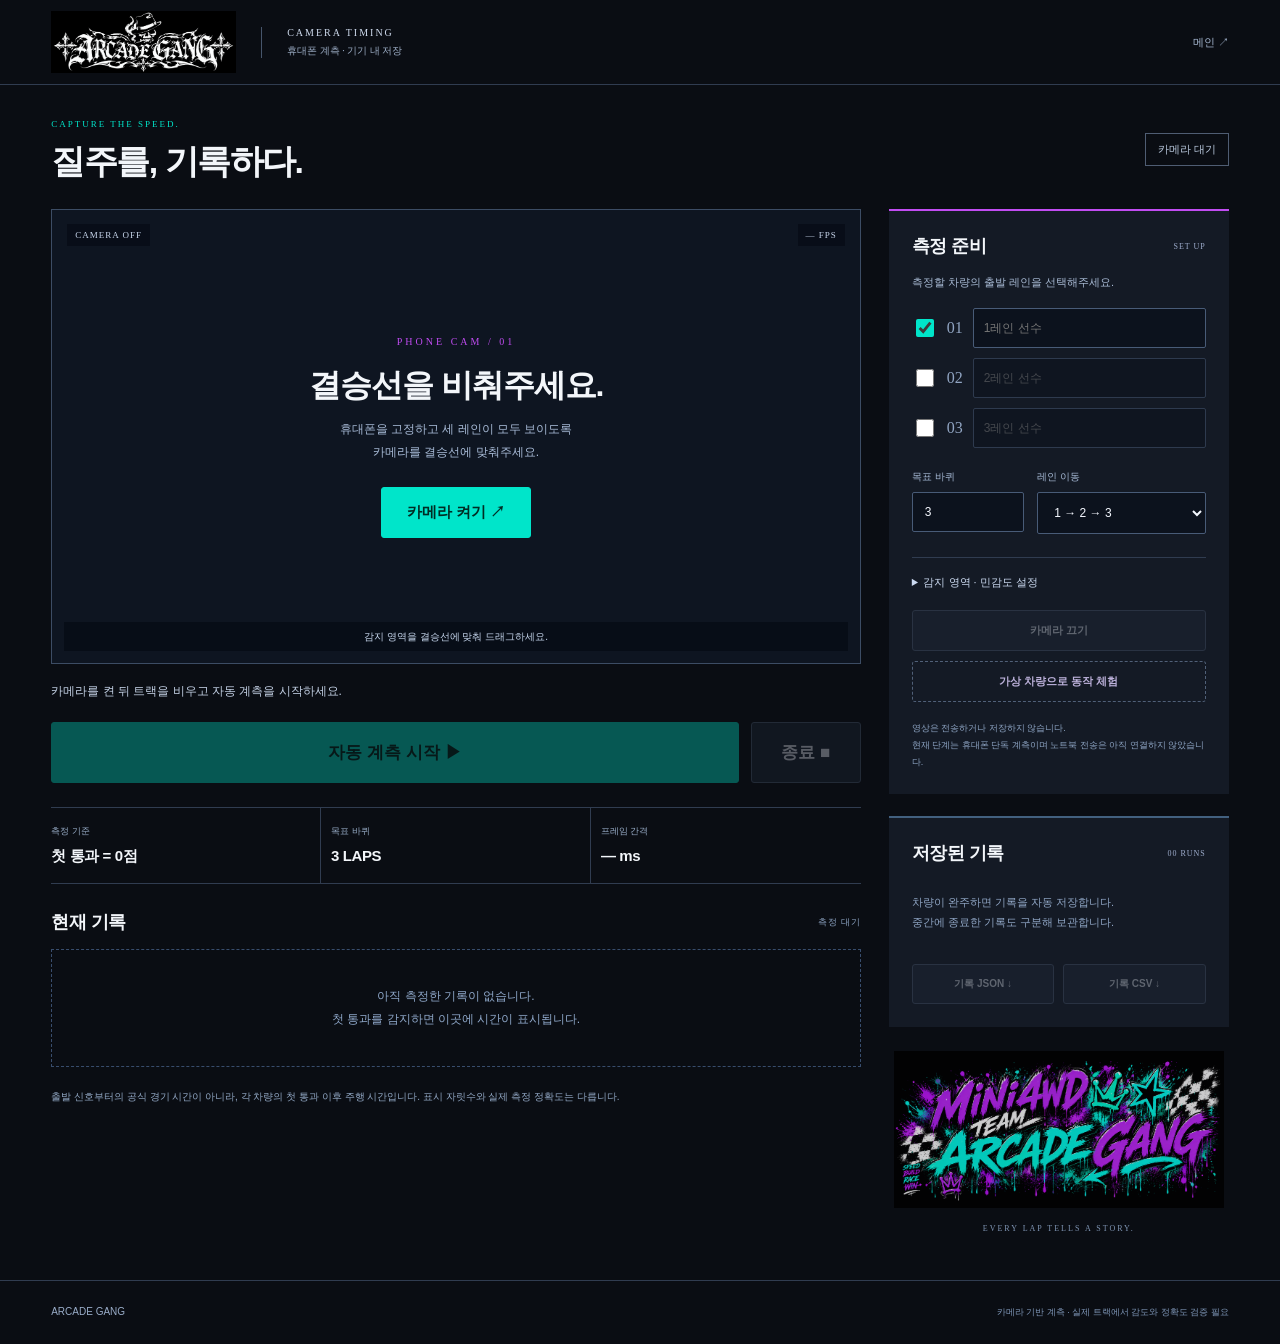
==== camera.html @ 2f9ce95d "9" ====
<!doctype html><html lang="ko"><head><meta charset="utf-8"><meta name="viewport" content="width=device-width,initial-scale=1,viewport-fit=cover"><meta name="theme-color" content="#0a0d13"><title>ARCADE GANG · 카메라 랩타이머</title><link rel="stylesheet" href="camera.css"></head><body>
<header class="camera-header"><a href="index.html"><img src="assets/wordmark.png" alt="ARCADE GANG"></a><span>CAMERA TIMING<span>휴대폰 계측 · 기기 내 저장</span></span><a href="index.html" class="back">메인 ↗</a></header>
<main><div class="page-title"><div><span class="eyebrow">CAPTURE THE SPEED.</span><h1>질주를, 기록하다.</h1></div><span class="phase-pill" id="phase-pill">카메라 대기</span></div>
<div class="camera-layout"><section class="camera-column"><div class="camera-stage" id="camera-stage"><video id="video" muted playsinline autoplay></video><canvas id="demo-canvas" hidden></canvas><div class="camera-placeholder" id="camera-placeholder"><span>PHONE CAM / 01</span><h2>결승선을 비춰주세요.</h2><p>휴대폰을 고정하고 세 레인이 모두 보이도록<br>카메라를 결승선에 맞춰주세요.</p><button class="primary" id="open-camera">카메라 켜기 ↗</button></div><div class="camera-hud"><span id="camera-source">CAMERA OFF</span><span id="fps">— FPS</span></div><div class="zones" id="zones"></div><div class="scan-label" id="scan-label">감지 영역을 결승선에 맞춰 드래그하세요.</div></div><div class="camera-status" id="status" role="status" aria-live="polite">카메라를 켠 뒤 트랙을 비우고 자동 계측을 시작하세요.</div><div class="run-controls"><button class="primary" id="start" disabled>자동 계측 시작 ▶</button><button id="stop" disabled>종료 ■</button></div><div class="metric-strip"><div><small>측정 기준</small><strong>첫 통과 = 0점</strong></div><div><small>목표 바퀴</small><strong id="target-display">3 LAPS</strong></div><div><small>프레임 간격</small><strong id="resolution">— ms</strong></div></div><div class="results-head"><h2>현재 기록</h2><span id="run-source-label">측정 대기</span></div><div id="results"></div><p class="timing-note">출발 신호부터의 공식 경기 시간이 아니라, 각 차량의 첫 통과 이후 주행 시간입니다. 표시 자릿수와 실제 측정 정확도는 다릅니다.</p></section>
<aside><section class="setup-panel"><div class="section-head"><h2>측정 준비</h2><span>SET UP</span></div><p class="setup-note">측정할 차량의 출발 레인을 선택해주세요.</p><div class="participants" id="participants"><label><input type="checkbox" data-lane="0" checked><b>01</b><input class="racer-name" data-name="0" maxlength="20" placeholder="1레인 선수" aria-label="1레인 선수 이름"></label><label><input type="checkbox" data-lane="1"><b>02</b><input class="racer-name" data-name="1" maxlength="20" placeholder="2레인 선수" aria-label="2레인 선수 이름"></label><label><input type="checkbox" data-lane="2"><b>03</b><input class="racer-name" data-name="2" maxlength="20" placeholder="3레인 선수" aria-label="3레인 선수 이름"></label></div><div class="setting-pair"><label>목표 바퀴<input type="number" id="lap-goal" min="1" max="30" value="3" inputmode="numeric"></label><label>레인 이동<select id="rotation"><option value="1">1 → 2 → 3</option><option value="-1">1 → 3 → 2</option><option value="0">이동 없음</option></select></label></div><details class="detection-settings"><summary>감지 영역 · 민감도 설정</summary><label>사용 카메라<select id="camera-select"><option value="">후면 카메라 자동 선택</option></select></label><label>감지창 가로폭 <output id="width-value">17%</output><input type="range" id="zone-width" min="6" max="28" value="17"></label><label>감지창 세로폭 <output id="height-value">32%</output><input type="range" id="zone-height" min="10" max="65" value="32"></label><label>감지 변화량 <output id="sensitivity-value">8%</output><input type="range" id="sensitivity" min="3" max="25" value="8"></label><label>최소 랩 간격 (초)<input id="min-lap" type="number" min="0.4" max="30" step="0.1" value="1.2"></label><label>통과 방향<select id="direction"><option value="any">방향 제한 없음</option><option value="down">위에서 아래로</option><option value="up">아래에서 위로</option></select></label><p>감지 변화량은 낮을수록 민감합니다. 최소 랩 간격은 실제 한 바퀴 시간보다 짧게 설정하세요. 감지창 위치는 영상 위에서 직접 이동할 수 있습니다.</p><button id="reset-zones">감지창 위치 초기화</button></details><div class="device-actions"><button id="close-camera" disabled>카메라 끄기</button><button id="demo">가상 차량으로 동작 체험</button></div><p class="privacy-note">영상은 전송하거나 저장하지 않습니다.<br>현재 단계는 휴대폰 단독 계측이며 노트북 전송은 아직 연결하지 않았습니다.</p></section><section class="history-panel"><div class="section-head"><h2>저장된 기록</h2><span id="history-count">00 RUNS</span></div><div id="history-list"></div><div class="export-actions"><button id="export-json" disabled>기록 JSON ↓</button><button id="export-csv" disabled>기록 CSV ↓</button></div></section><div class="brand-panel"><img src="assets/graffiti.png" alt="ARCADE GANG"><span>EVERY LAP TELLS A STORY.</span></div></aside></div></main><footer>ARCADE GANG <span>카메라 기반 계측 · 실제 트랙에서 감도와 정확도 검증 필요</span></footer><div class="toast" id="toast" role="status"></div><script src="camera-engine.js"></script><script src="camera.js"></script></body></html>
---- camera.css ----
:root{--bg:#0a0d13;--panel:#141a25;--line:#303c50;--cyan:#00e5ca;--purple:#c14cf2;--muted:#a8b5c9}*{box-sizing:border-box}body{margin:0;background:var(--bg);color:#f3f6fa;font:14px Bahnschrift,'Malgun Gothic',sans-serif}button,input,select{font:inherit}button{padding:12px 16px;border:1px solid #506078;background:#202a3a;color:#eaf0fa;cursor:pointer;font-weight:bold;border-radius:3px}button:hover:not(:disabled){border-color:var(--cyan)}button:disabled{opacity:.35;cursor:default}button.primary{background:var(--cyan);color:#002d24;border-color:var(--cyan)}a{color:inherit;text-decoration:none}input,select{width:100%;padding:12px;background:#0c121d;border:1px solid #485b77;color:#f5f8ff;border-radius:2px}button:focus-visible,input:focus-visible,select:focus-visible,a:focus-visible{outline:2px solid var(--cyan);outline-offset:3px}input[type="range"]{accent-color:var(--cyan);padding:4px 0;border:0}.camera-header{height:85px;display:flex;align-items:center;gap:25px;padding:0 4%;border-bottom:1px solid var(--line)}.camera-header img{width:185px;display:block}.camera-header>span{font:10px Consolas;letter-spacing:2px;color:#d0dcef;border-left:1px solid #46556b;padding-left:25px}.camera-header>span>span{display:block;font:10px 'Malgun Gothic';color:#9eafc7;letter-spacing:0;margin-top:6px}.camera-header .back{margin-left:auto;font-size:11px;color:#a8bad4}main{max-width:1440px;margin:auto;padding:0 4% 35px}.page-title{display:flex;align-items:center;justify-content:space-between;gap:20px;padding:29px 0 24px}.eyebrow{font:9px Consolas;letter-spacing:2px;color:var(--cyan)}h1{font-size:34px;letter-spacing:-1.5px;margin:9px 0 0}.phase-pill{font-size:11px;color:#bac9de;padding:8px 12px;border:1px solid #4f5d73;white-space:nowrap}.phase-pill.active{color:var(--cyan);border-color:var(--cyan)}.phase-pill.review{color:#ffd598;border-color:#be8b4f}.camera-layout{display:grid;grid-template-columns:minmax(0,1fr) 340px;gap:28px}.camera-column{min-width:0}.camera-stage{aspect-ratio:16/9;position:relative;background:#06090f;border:1px solid #3c4c64;overflow:hidden;isolation:isolate}.camera-stage video,.camera-stage>canvas{position:absolute;inset:0;width:100%;height:100%;object-fit:fill}.camera-stage>canvas[hidden]{display:none}.camera-placeholder{position:absolute;inset:0;display:flex;align-items:center;justify-content:center;text-align:center;flex-direction:column;background:#0e1521;z-index:2}.camera-placeholder[hidden]{display:none}.camera-placeholder>span{font:10px Consolas;letter-spacing:3px;color:var(--purple)}.camera-placeholder h2{font-size:clamp(22px,2.5vw,35px);letter-spacing:-1px;margin:17px 0 10px}.camera-placeholder p{font-size:12px;line-height:1.9;color:#a8bbd7;margin:0 0 23px}.camera-placeholder button{font-size:15px;padding:15px 25px}.camera-hud{position:absolute;top:14px;left:15px;right:15px;display:flex;justify-content:space-between;z-index:3;font:9px Consolas;letter-spacing:1px;pointer-events:none}.camera-hud>span{background:#070c16c9;padding:6px 8px;color:#c9d7ed}.zones{position:absolute;inset:0;z-index:1;pointer-events:none}.zone{position:absolute;border:2px solid var(--zone);background:#00e5ca08;pointer-events:auto;touch-action:none;cursor:move;min-width:20px;min-height:30px;--zone:var(--cyan)}.zone:nth-child(2){--zone:var(--purple);background:#c14cf208}.zone:nth-child(3){--zone:#e5edfa;background:#f5f8ff05}.zone:before{content:'';position:absolute;top:50%;left:0;right:0;border-top:1px dashed var(--zone);opacity:.9}.zone>span{position:absolute;top:-25px;left:-2px;background:var(--zone);color:#06151b;padding:4px 6px;font:bold 9px Consolas;white-space:nowrap}.zone>small{position:absolute;bottom:-22px;left:0;color:var(--zone);font:9px Consolas;text-shadow:1px 1px #000}.zone.hit{background:#00e5ca55}.zone:nth-child(2).hit{background:#c14cf255}.zone:nth-child(3).hit{background:#f5f8ff55}.zone b{position:absolute;inset:auto 0 0;height:3px;background:var(--zone);transform-origin:left;transform:scaleX(0)}.scan-label{position:absolute;bottom:12px;left:12px;right:12px;font-size:10px;line-height:1.7;text-align:center;padding:6px 9px;background:#050b15bf;color:#c8d8ef;z-index:3;pointer-events:none}.camera-status{font-size:12px;line-height:1.8;padding:17px 0;min-height:58px;color:#c3d0e4}.camera-status.error{color:#ffbac0}.run-controls{display:grid;grid-template-columns:1fr 110px;gap:12px}.run-controls button{font-size:17px;padding:18px}.metric-strip{display:grid;grid-template-columns:repeat(3,1fr);margin:24px 0 26px;border-block:1px solid var(--line)}.metric-strip>div{padding:17px 10px;border-right:1px solid var(--line)}.metric-strip>div:first-child{padding-left:0}.metric-strip>div:last-child{border:0}.metric-strip small{font-size:9px;color:#99aec9;display:block;margin-bottom:9px}.metric-strip strong{font-size:15px;letter-spacing:-.4px}.results-head{display:flex;justify-content:space-between;align-items:center;margin-bottom:15px}.results-head h2,.section-head h2{font-size:18px;letter-spacing:-.5px;margin:0}.results-head>span{font:9px Consolas;letter-spacing:1px;color:#8ca3c2}.result-card{background:var(--panel);border-left:3px solid var(--cyan);padding:18px 20px;margin-bottom:12px}.result-card:nth-child(2){border-color:var(--purple)}.result-card:nth-child(3){border-color:#e3ecf9}.result-top{display:flex;justify-content:space-between;align-items:center;gap:12px}.result-top>div>span{font:9px Consolas;color:#8fa9cc;letter-spacing:1px;display:block;margin-bottom:6px}.result-top h3{font-size:21px;margin:0;letter-spacing:-.6px}.result-top>strong{font:900 33px Consolas;letter-spacing:-1px;color:var(--cyan);white-space:nowrap}.result-sub{display:flex;justify-content:space-between;gap:12px;font-size:10px;color:#a0b4d0;margin-top:11px}.lap-list{display:flex;flex-wrap:wrap;gap:7px;margin-top:14px}.lap-chip{padding:8px 10px;background:#0b121d;font:12px Consolas;color:#d6e3f6}.lap-chip span{font-size:8px;color:#7f98b9;margin-right:7px}.lap-chip.best{color:var(--cyan);border-bottom:1px solid #247c69}.result-empty{padding:35px 18px;text-align:center;border:1px dashed #384d6d;font-size:12px;line-height:1.9;color:#8fa8ca}.timing-note{font-size:10px;line-height:1.9;color:#93a9c6;margin-top:20px}.setup-panel,.history-panel{padding:23px;background:var(--panel);border-top:2px solid var(--purple)}.section-head{display:flex;justify-content:space-between;align-items:center}.section-head>span{font:8px Consolas;letter-spacing:1px;color:#9faece}.setup-note{font-size:11px;line-height:1.8;color:#a9bbd5;margin:15px 0}.participants>label{display:flex;align-items:center;gap:10px;margin-bottom:10px}.participants input[type="checkbox"]{width:18px;height:18px;accent-color:var(--cyan);flex-shrink:0}.participants b{font:16px Consolas;color:#91a5c3}.participants .racer-name{font-size:12px;padding:12px 10px;min-width:0}.participants label:has(input[type="checkbox"]:not(:checked)) .racer-name{opacity:.5}.setting-pair{display:grid;grid-template-columns:1fr 1.5fr;gap:13px;margin-top:22px}.setting-pair label,.detection-settings label{display:block;font-size:10px;color:#a8bbd7}.setting-pair input,.setting-pair select{margin-top:8px;font-size:12px}.detection-settings{margin-top:23px;border-top:1px solid var(--line);padding-top:17px}.detection-settings summary{font-size:11px;color:#ccdaf1;cursor:pointer}.detection-settings label{margin-top:17px;line-height:1.8}.detection-settings label>select,.detection-settings label>input{margin-top:7px}.detection-settings output{float:right;color:var(--cyan)}.detection-settings p{font-size:10px;line-height:1.8;color:#96adcc}.detection-settings>button{font-size:10px;width:100%;margin-top:7px}.device-actions{display:grid;grid-template-columns:1fr;gap:10px;margin-top:20px}.device-actions button{font-size:11px;padding:12px}.device-actions #demo{background:transparent;border-style:dashed;color:#bcb1da}.privacy-note{font-size:9px;line-height:1.9;color:#8da4c3;margin:18px 0 0}.history-panel{margin-top:22px;border-top-color:#42607f}.history-empty{padding:28px 0 14px;font-size:11px;color:#8fa5c4;line-height:1.8}.history-row{padding:15px 0;border-bottom:1px solid var(--line)}.history-row>div{display:flex;justify-content:space-between;align-items:center;gap:10px}.history-row strong{font-size:12px;color:#dce7fa}.history-row small{font-size:9px;color:#98afce}.history-row p{font-size:10px;line-height:1.8;color:#aabfdc;margin:7px 0 0}.history-row .test-tag{font:8px Consolas;color:#d1a6ee}.export-actions{display:flex;gap:9px;margin-top:17px}.export-actions button{font-size:10px;flex:1;padding:12px 8px}.brand-panel{padding:24px 5px 12px}.brand-panel img{width:100%;opacity:.8}.brand-panel span{display:block;font:8px Consolas;letter-spacing:2px;color:#8096b5;text-align:center;margin-top:13px}footer{border-top:1px solid var(--line);padding:25px 4%;display:flex;justify-content:space-between;font-size:10px;color:#99acc8;gap:20px}footer span{font-size:9px;color:#7e96b7}.toast{position:fixed;bottom:24px;left:50%;transform:translateX(-50%);background:var(--cyan);color:#00291f;padding:14px 20px;font-size:12px;font-weight:bold;z-index:30;opacity:0;pointer-events:none;max-width:90%}.toast.show{opacity:1}.simulation .phase-pill{color:#e5c1fb;border-color:#ab65c9}.simulation .camera-stage{border-color:#b15ed6}.simulation #camera-source{color:#deb2f4}
@media(max-width:1000px){.camera-layout{grid-template-columns:minmax(0,1fr) 295px;gap:20px}.setup-panel,.history-panel{padding:20px}.camera-header img{width:165px}.camera-header{gap:20px}.camera-header>span{padding-left:20px}.result-top>strong{font-size:27px}.result-top h3{font-size:18px}}
@media(max-width:720px){.camera-header{height:68px;padding:0 16px;gap:12px}.camera-header img{width:137px}.camera-header>span{font-size:8px;letter-spacing:1px;padding-left:12px}.camera-header>span>span{font-size:8px}.camera-header .back{font-size:9px}main{padding:0 14px 25px}.page-title{padding:23px 0 20px}.eyebrow{font-size:8px;letter-spacing:1.5px}h1{font-size:27px;margin-top:9px}.phase-pill{font-size:10px;padding:7px 10px}.camera-layout{display:flex;flex-direction:column;gap:25px}.camera-placeholder h2{font-size:23px;margin:12px 0 8px}.camera-placeholder p{font-size:10px;line-height:1.8;margin-bottom:16px}.camera-placeholder button{font-size:13px;padding:12px 20px}.camera-placeholder>span{font-size:8px}.camera-hud{top:9px;left:9px;right:9px;font-size:8px}.camera-hud>span{padding:4px 6px}.scan-label{bottom:8px;left:8px;right:8px;font-size:8px;padding:4px 6px}.zone>span{font-size:8px;top:-22px;padding:4px 5px}.zone>small{font-size:8px;bottom:-18px}.camera-status{font-size:11px;padding:14px 0;min-height:54px}.run-controls{gap:10px;grid-template-columns:1fr 88px}.run-controls button{font-size:16px;padding:17px 10px}.metric-strip{margin:21px 0 23px}.metric-strip>div{padding:15px 9px}.metric-strip small{font-size:8px}.metric-strip strong{font-size:13px}.result-card{padding:18px 16px}.result-top>strong{font-size:31px}.result-top h3{font-size:20px}.result-sub{font-size:10px}.results-head h2{font-size:18px}.results-head>span{font-size:8px}.setup-panel,.history-panel{padding:23px 20px}.participants .racer-name{font-size:15px;padding:14px 12px}.participants b{font-size:19px}.participants input[type="checkbox"]{width:21px;height:21px}.setting-pair label{font-size:11px}.setting-pair input,.setting-pair select{font-size:15px;padding:14px}.detection-settings summary{font-size:12px}.detection-settings label{font-size:11px}.detection-settings label>input,.detection-settings label>select{font-size:14px}.device-actions{grid-template-columns:1fr 1.5fr;gap:10px}.device-actions button{font-size:11px;line-height:1.5}.privacy-note{font-size:10px}.history-panel{margin-top:22px}.history-row strong{font-size:13px}.history-row small{font-size:10px}.history-row p{font-size:11px}.export-actions button{font-size:12px;padding:14px}.brand-panel{max-width:350px;margin:auto;padding-top:26px}footer{padding:22px 16px;align-items:flex-start;font-size:9px}footer span{font-size:8px;line-height:1.8;max-width:200px;text-align:right}.timing-note{font-size:10px}}
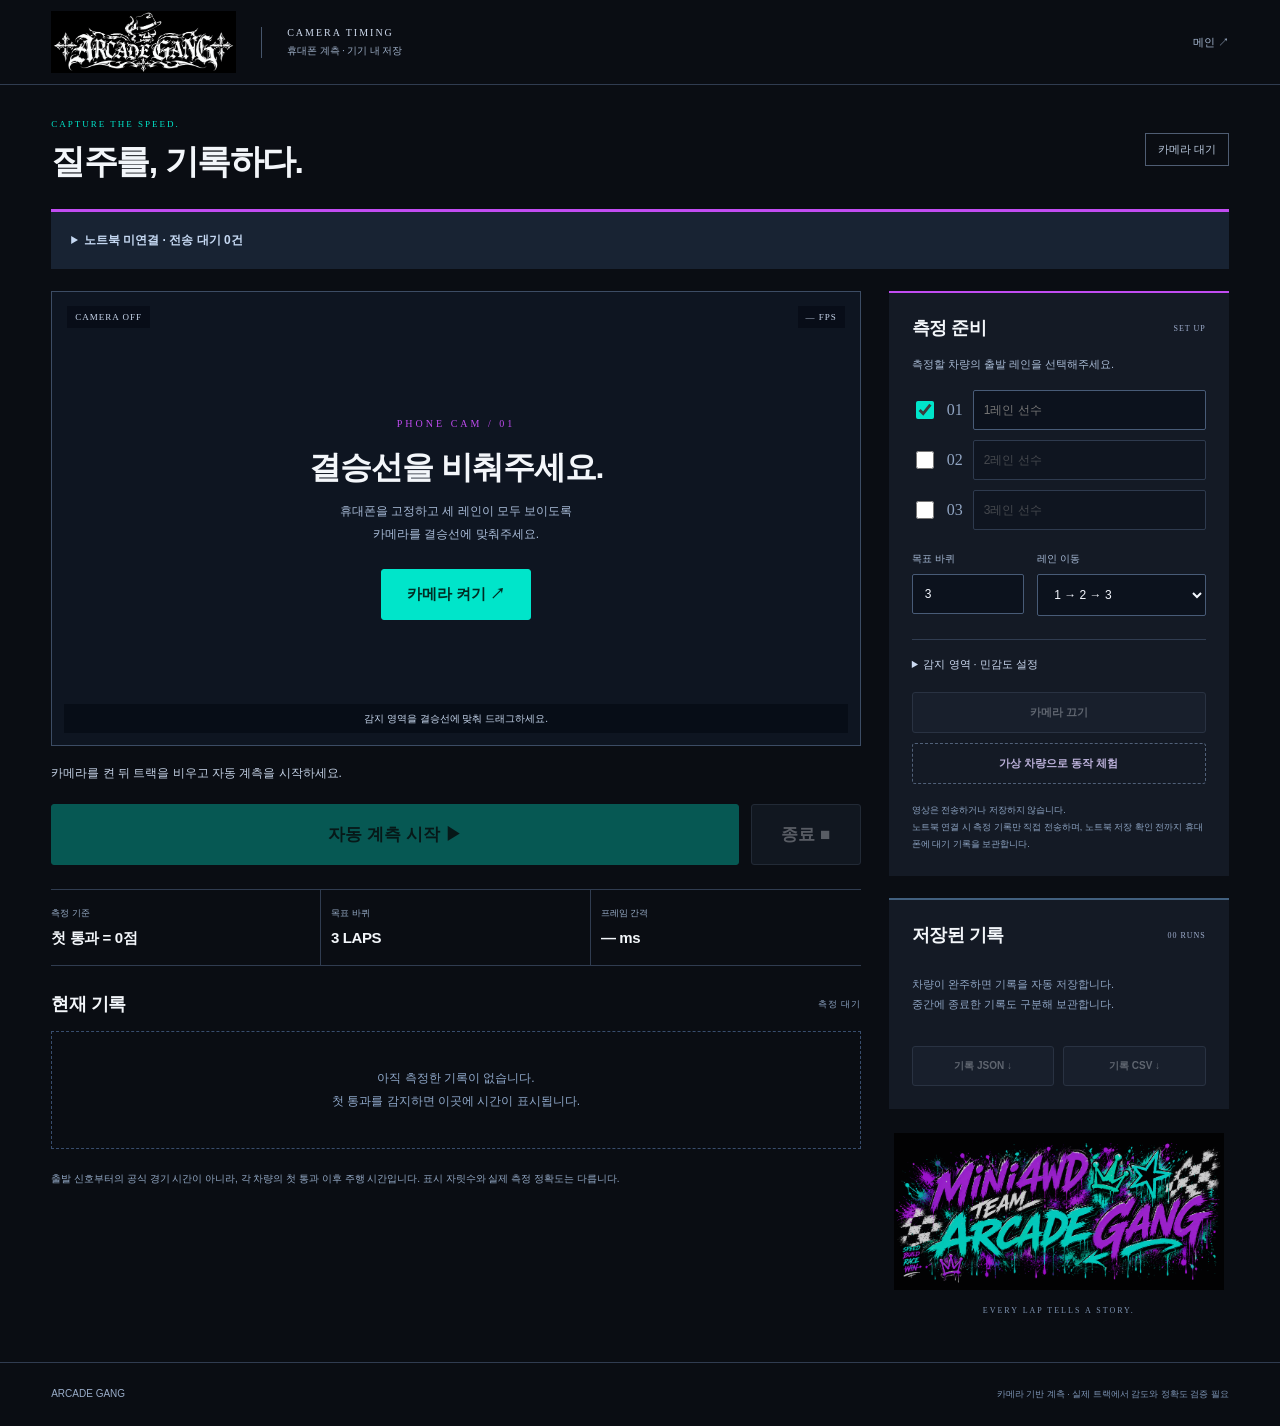
==== commit 49d50164: "19" ====
--- a/camera.html
+++ b/camera.html
@@ -1,5 +1,5 @@
-<!doctype html><html lang="ko"><head><meta charset="utf-8"><meta name="viewport" content="width=device-width,initial-scale=1,viewport-fit=cover"><meta name="theme-color" content="#0a0d13"><title>ARCADE GANG · 카메라 랩타이머</title><link rel="stylesheet" href="camera.css"></head><body>
+<!doctype html><html lang="ko"><head><meta charset="utf-8"><meta name="viewport" content="width=device-width,initial-scale=1,viewport-fit=cover"><meta name="referrer" content="no-referrer"><meta name="theme-color" content="#0a0d13"><title>ARCADE GANG · 카메라 랩타이머</title><link rel="stylesheet" href="camera.css"><link rel="stylesheet" href="phone-camera-link.css"></head><body>
 <header class="camera-header"><a href="index.html"><img src="assets/wordmark.png" alt="ARCADE GANG"></a><span>CAMERA TIMING<span>휴대폰 계측 · 기기 내 저장</span></span><a href="index.html" class="back">메인 ↗</a></header>
 <main><div class="page-title"><div><span class="eyebrow">CAPTURE THE SPEED.</span><h1>질주를, 기록하다.</h1></div><span class="phase-pill" id="phase-pill">카메라 대기</span></div>
-<div class="camera-layout"><section class="camera-column"><div class="camera-stage" id="camera-stage"><video id="video" muted playsinline autoplay></video><canvas id="demo-canvas" hidden></canvas><div class="camera-placeholder" id="camera-placeholder"><span>PHONE CAM / 01</span><h2>결승선을 비춰주세요.</h2><p>휴대폰을 고정하고 세 레인이 모두 보이도록<br>카메라를 결승선에 맞춰주세요.</p><button class="primary" id="open-camera">카메라 켜기 ↗</button></div><div class="camera-hud"><span id="camera-source">CAMERA OFF</span><span id="fps">— FPS</span></div><div class="zones" id="zones"></div><div class="scan-label" id="scan-label">감지 영역을 결승선에 맞춰 드래그하세요.</div></div><div class="camera-status" id="status" role="status" aria-live="polite">카메라를 켠 뒤 트랙을 비우고 자동 계측을 시작하세요.</div><div class="run-controls"><button class="primary" id="start" disabled>자동 계측 시작 ▶</button><button id="stop" disabled>종료 ■</button></div><div class="metric-strip"><div><small>측정 기준</small><strong>첫 통과 = 0점</strong></div><div><small>목표 바퀴</small><strong id="target-display">3 LAPS</strong></div><div><small>프레임 간격</small><strong id="resolution">— ms</strong></div></div><div class="results-head"><h2>현재 기록</h2><span id="run-source-label">측정 대기</span></div><div id="results"></div><p class="timing-note">출발 신호부터의 공식 경기 시간이 아니라, 각 차량의 첫 통과 이후 주행 시간입니다. 표시 자릿수와 실제 측정 정확도는 다릅니다.</p></section>
-<aside><section class="setup-panel"><div class="section-head"><h2>측정 준비</h2><span>SET UP</span></div><p class="setup-note">측정할 차량의 출발 레인을 선택해주세요.</p><div class="participants" id="participants"><label><input type="checkbox" data-lane="0" checked><b>01</b><input class="racer-name" data-name="0" maxlength="20" placeholder="1레인 선수" aria-label="1레인 선수 이름"></label><label><input type="checkbox" data-lane="1"><b>02</b><input class="racer-name" data-name="1" maxlength="20" placeholder="2레인 선수" aria-label="2레인 선수 이름"></label><label><input type="checkbox" data-lane="2"><b>03</b><input class="racer-name" data-name="2" maxlength="20" placeholder="3레인 선수" aria-label="3레인 선수 이름"></label></div><div class="setting-pair"><label>목표 바퀴<input type="number" id="lap-goal" min="1" max="30" value="3" inputmode="numeric"></label><label>레인 이동<select id="rotation"><option value="1">1 → 2 → 3</option><option value="-1">1 → 3 → 2</option><option value="0">이동 없음</option></select></label></div><details class="detection-settings"><summary>감지 영역 · 민감도 설정</summary><label>사용 카메라<select id="camera-select"><option value="">후면 카메라 자동 선택</option></select></label><label>감지창 가로폭 <output id="width-value">17%</output><input type="range" id="zone-width" min="6" max="28" value="17"></label><label>감지창 세로폭 <output id="height-value">32%</output><input type="range" id="zone-height" min="10" max="65" value="32"></label><label>감지 변화량 <output id="sensitivity-value">8%</output><input type="range" id="sensitivity" min="3" max="25" value="8"></label><label>최소 랩 간격 (초)<input id="min-lap" type="number" min="0.4" max="30" step="0.1" value="1.2"></label><label>통과 방향<select id="direction"><option value="any">방향 제한 없음</option><option value="down">위에서 아래로</option><option value="up">아래에서 위로</option></select></label><p>감지 변화량은 낮을수록 민감합니다. 최소 랩 간격은 실제 한 바퀴 시간보다 짧게 설정하세요. 감지창 위치는 영상 위에서 직접 이동할 수 있습니다.</p><button id="reset-zones">감지창 위치 초기화</button></details><div class="device-actions"><button id="close-camera" disabled>카메라 끄기</button><button id="demo">가상 차량으로 동작 체험</button></div><p class="privacy-note">영상은 전송하거나 저장하지 않습니다.<br>현재 단계는 휴대폰 단독 계측이며 노트북 전송은 아직 연결하지 않았습니다.</p></section><section class="history-panel"><div class="section-head"><h2>저장된 기록</h2><span id="history-count">00 RUNS</span></div><div id="history-list"></div><div class="export-actions"><button id="export-json" disabled>기록 JSON ↓</button><button id="export-csv" disabled>기록 CSV ↓</button></div></section><div class="brand-panel"><img src="assets/graffiti.png" alt="ARCADE GANG"><span>EVERY LAP TELLS A STORY.</span></div></aside></div></main><footer>ARCADE GANG <span>카메라 기반 계측 · 실제 트랙에서 감도와 정확도 검증 필요</span></footer><div class="toast" id="toast" role="status"></div><script src="camera-engine.js"></script><script src="camera.js"></script></body></html>
+<details class="phone-pair-panel" id="phone-pair"><summary id="phone-pair-summary">노트북 연결 · 계측 휴대폰 01</summary><h2 style="margin-top:18px">측정 기록을 노트북으로.</h2><p id="phone-note">노트북의 연결 QR로 이 화면을 연 뒤 응답을 만들어주세요. 연결한 다음 시작한 기록부터 전송합니다.</p><button id="phone-connect">노트북 연결 응답 만들기</button><span class="phone-pair-status" id="phone-link-status">노트북 미연결 · 휴대폰 단독 저장</span><div class="phone-pair-context" id="phone-context">연결되면 노트북의 현재 경기 선수가 표시됩니다.</div><div id="phone-qr" class="qr-box" hidden></div><details><summary>응답 코드 보기 / 직접 복사</summary><textarea id="phone-answer" readonly rows="3" aria-label="노트북에 전달할 응답 코드"></textarea><button id="phone-copy-answer">응답 코드 복사</button></details><small class="pending-text" id="phone-pending"></small><div class="pair-actions"><button id="phone-resend" disabled>대기 기록 다시 전송</button><button id="phone-disconnect" disabled>연결 해제</button></div></details><div class="camera-layout"><section class="camera-column"><div class="camera-stage" id="camera-stage"><video id="video" muted playsinline autoplay></video><canvas id="demo-canvas" hidden></canvas><div class="camera-placeholder" id="camera-placeholder"><span>PHONE CAM / 01</span><h2>결승선을 비춰주세요.</h2><p>휴대폰을 고정하고 세 레인이 모두 보이도록<br>카메라를 결승선에 맞춰주세요.</p><button class="primary" id="open-camera">카메라 켜기 ↗</button></div><div class="camera-hud"><span id="camera-source">CAMERA OFF</span><span id="fps">— FPS</span></div><div class="zones" id="zones"></div><div class="scan-label" id="scan-label">감지 영역을 결승선에 맞춰 드래그하세요.</div></div><div class="camera-status" id="status" role="status" aria-live="polite">카메라를 켠 뒤 트랙을 비우고 자동 계측을 시작하세요.</div><div class="run-controls"><button class="primary" id="start" disabled>자동 계측 시작 ▶</button><button id="stop" disabled>종료 ■</button></div><div class="metric-strip"><div><small>측정 기준</small><strong>첫 통과 = 0점</strong></div><div><small>목표 바퀴</small><strong id="target-display">3 LAPS</strong></div><div><small>프레임 간격</small><strong id="resolution">— ms</strong></div></div><div class="results-head"><h2>현재 기록</h2><span id="run-source-label">측정 대기</span></div><div id="results"></div><p class="timing-note">출발 신호부터의 공식 경기 시간이 아니라, 각 차량의 첫 통과 이후 주행 시간입니다. 표시 자릿수와 실제 측정 정확도는 다릅니다.</p></section>
+<aside><section class="setup-panel"><div class="section-head"><h2>측정 준비</h2><span>SET UP</span></div><p class="setup-note">측정할 차량의 출발 레인을 선택해주세요.</p><div class="participants" id="participants"><label><input type="checkbox" data-lane="0" checked><b>01</b><input class="racer-name" data-name="0" maxlength="20" placeholder="1레인 선수" aria-label="1레인 선수 이름"></label><label><input type="checkbox" data-lane="1"><b>02</b><input class="racer-name" data-name="1" maxlength="20" placeholder="2레인 선수" aria-label="2레인 선수 이름"></label><label><input type="checkbox" data-lane="2"><b>03</b><input class="racer-name" data-name="2" maxlength="20" placeholder="3레인 선수" aria-label="3레인 선수 이름"></label></div><div class="setting-pair"><label>목표 바퀴<input type="number" id="lap-goal" min="1" max="30" value="3" inputmode="numeric"></label><label>레인 이동<select id="rotation"><option value="1">1 → 2 → 3</option><option value="-1">1 → 3 → 2</option><option value="0">이동 없음</option></select></label></div><details class="detection-settings"><summary>감지 영역 · 민감도 설정</summary><label>사용 카메라<select id="camera-select"><option value="">후면 카메라 자동 선택</option></select></label><label>감지창 가로폭 <output id="width-value">17%</output><input type="range" id="zone-width" min="6" max="28" value="17"></label><label>감지창 세로폭 <output id="height-value">32%</output><input type="range" id="zone-height" min="10" max="65" value="32"></label><label>감지 변화량 <output id="sensitivity-value">8%</output><input type="range" id="sensitivity" min="3" max="25" value="8"></label><label>최소 랩 간격 (초)<input id="min-lap" type="number" min="0.4" max="30" step="0.1" value="1.2"></label><label>통과 방향<select id="direction"><option value="any">방향 제한 없음</option><option value="down">위에서 아래로</option><option value="up">아래에서 위로</option></select></label><p>감지 변화량은 낮을수록 민감합니다. 최소 랩 간격은 실제 한 바퀴 시간보다 짧게 설정하세요. 감지창 위치는 영상 위에서 직접 이동할 수 있습니다.</p><button id="reset-zones">감지창 위치 초기화</button></details><div class="device-actions"><button id="close-camera" disabled>카메라 끄기</button><button id="demo">가상 차량으로 동작 체험</button></div><p class="privacy-note">영상은 전송하거나 저장하지 않습니다.<br>노트북 연결 시 측정 기록만 직접 전송하며, 노트북 저장 확인 전까지 휴대폰에 대기 기록을 보관합니다.</p></section><section class="history-panel"><div class="section-head"><h2>저장된 기록</h2><span id="history-count">00 RUNS</span></div><div id="history-list"></div><div class="export-actions"><button id="export-json" disabled>기록 JSON ↓</button><button id="export-csv" disabled>기록 CSV ↓</button></div></section><div class="brand-panel"><img src="assets/graffiti.png" alt="ARCADE GANG"><span>EVERY LAP TELLS A STORY.</span></div></aside></div></main><footer>ARCADE GANG <span>카메라 기반 계측 · 실제 트랙에서 감도와 정확도 검증 필요</span></footer><div class="toast" id="toast" role="status"></div><script src="camera-engine.js"></script><script src="camera.js"></script><script src="lib/qrcode.js"></script><script src="peer-link.js"></script><script src="phone-camera-link.js"></script></body></html>
--- a/phone-camera-link.css
+++ b/phone-camera-link.css
@@ -0,0 +1,3 @@
+.phone-pair-panel{background:#182333;border-top:3px solid #c14cf2;padding:20px;margin:0 0 22px;color:#edf3ff}.phone-pair-panel>summary{font-size:12px;font-weight:bold;color:#c6d9f3;cursor:pointer}.phone-pair-panel h2{font-size:19px;letter-spacing:-.5px;margin:18px 0 10px}.phone-pair-panel p{font-size:11px;line-height:1.8;color:#b5c7e4}.phone-pair-panel button{font-size:12px}.phone-pair-panel .qr-box{display:grid;place-items:center;background:white;padding:14px;max-width:390px;margin:17px auto;color:#35445d}.phone-pair-panel .qr-box canvas{display:block;width:100%;height:auto;image-rendering:pixelated}.phone-pair-panel details{margin-top:14px}.phone-pair-panel details summary{font-size:10px;color:#b2c5e1;cursor:pointer}.phone-pair-status{color:#00e5ca;font-size:12px;font-weight:bold;display:block;margin-top:13px;line-height:1.8}.phone-pair-context{font-size:13px;color:#e2eefa;line-height:1.8;background:#0e1725;padding:12px;margin-top:13px}.phone-pair-panel .pair-actions{display:flex;gap:10px;flex-wrap:wrap;margin-top:12px}.phone-pair-panel .pair-actions button{flex:1}.phone-pair-panel .error{color:#ffc7ce}.phone-pair-panel [hidden]{display:none!important}.phone-pair-panel textarea{font:10px Consolas;width:100%;padding:12px;background:#0b111b;border:1px solid #53627b;color:#d7e3f7;margin:14px 0 10px;word-break:break-all;resize:vertical}.phone-pair-panel .pending-text{color:#dcb5f2;font-size:10px;line-height:1.8;margin-top:9px;display:block}@media(max-width:720px){.phone-pair-panel{padding:18px}.phone-pair-panel h2{font-size:20px}.phone-pair-panel .qr-box{padding:10px}.phone-pair-context{font-size:12px}}
+
+.phone-pair-panel.paired{border-top-color:#00e5ca}.phone-pair-panel.paired>summary{color:#00e5ca}
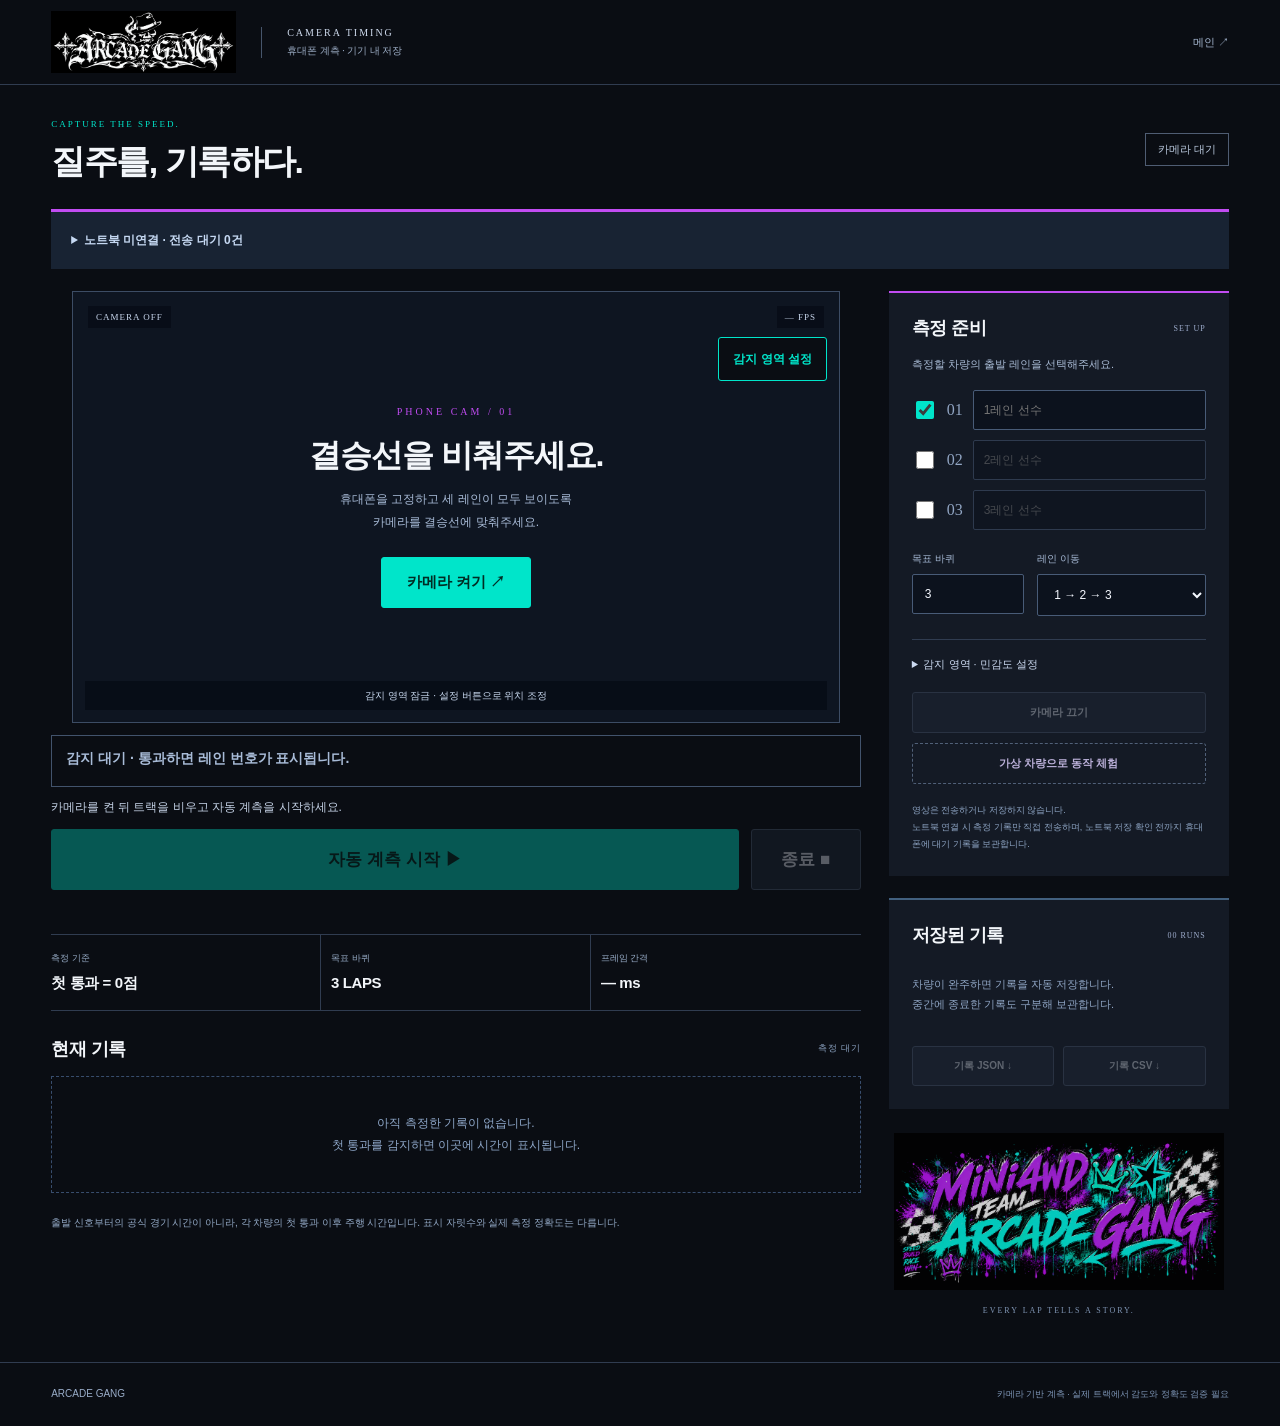
==== commit e7c166f9: "6" ====
--- a/camera.html
+++ b/camera.html
@@ -1,5 +1,5 @@
 <!doctype html><html lang="ko"><head><meta charset="utf-8"><meta name="viewport" content="width=device-width,initial-scale=1,viewport-fit=cover"><meta name="referrer" content="no-referrer"><meta name="theme-color" content="#0a0d13"><title>ARCADE GANG · 카메라 랩타이머</title><link rel="stylesheet" href="camera.css"><link rel="stylesheet" href="phone-camera-link.css"></head><body>
 <header class="camera-header"><a href="index.html"><img src="assets/wordmark.png" alt="ARCADE GANG"></a><span>CAMERA TIMING<span>휴대폰 계측 · 기기 내 저장</span></span><a href="index.html" class="back">메인 ↗</a></header>
 <main><div class="page-title"><div><span class="eyebrow">CAPTURE THE SPEED.</span><h1>질주를, 기록하다.</h1></div><span class="phase-pill" id="phase-pill">카메라 대기</span></div>
-<details class="phone-pair-panel" id="phone-pair"><summary id="phone-pair-summary">노트북 연결 · 계측 휴대폰 01</summary><h2 style="margin-top:18px">측정 기록을 노트북으로.</h2><p id="phone-note">노트북의 연결 QR로 이 화면을 연 뒤 응답을 만들어주세요. 연결한 다음 시작한 기록부터 전송합니다.</p><button id="phone-connect">노트북 연결 응답 만들기</button><span class="phone-pair-status" id="phone-link-status">노트북 미연결 · 휴대폰 단독 저장</span><div class="phone-pair-context" id="phone-context">연결되면 노트북의 현재 경기 선수가 표시됩니다.</div><div id="phone-qr" class="qr-box" hidden></div><details><summary>응답 코드 보기 / 직접 복사</summary><textarea id="phone-answer" readonly rows="3" aria-label="노트북에 전달할 응답 코드"></textarea><button id="phone-copy-answer">응답 코드 복사</button></details><small class="pending-text" id="phone-pending"></small><div class="pair-actions"><button id="phone-resend" disabled>대기 기록 다시 전송</button><button id="phone-disconnect" disabled>연결 해제</button></div></details><div class="camera-layout"><section class="camera-column"><div class="camera-stage" id="camera-stage"><video id="video" muted playsinline autoplay></video><canvas id="demo-canvas" hidden></canvas><div class="camera-placeholder" id="camera-placeholder"><span>PHONE CAM / 01</span><h2>결승선을 비춰주세요.</h2><p>휴대폰을 고정하고 세 레인이 모두 보이도록<br>카메라를 결승선에 맞춰주세요.</p><button class="primary" id="open-camera">카메라 켜기 ↗</button></div><div class="camera-hud"><span id="camera-source">CAMERA OFF</span><span id="fps">— FPS</span></div><div class="zones" id="zones"></div><div class="scan-label" id="scan-label">감지 영역을 결승선에 맞춰 드래그하세요.</div></div><div class="camera-status" id="status" role="status" aria-live="polite">카메라를 켠 뒤 트랙을 비우고 자동 계측을 시작하세요.</div><div class="run-controls"><button class="primary" id="start" disabled>자동 계측 시작 ▶</button><button id="stop" disabled>종료 ■</button></div><div class="metric-strip"><div><small>측정 기준</small><strong>첫 통과 = 0점</strong></div><div><small>목표 바퀴</small><strong id="target-display">3 LAPS</strong></div><div><small>프레임 간격</small><strong id="resolution">— ms</strong></div></div><div class="results-head"><h2>현재 기록</h2><span id="run-source-label">측정 대기</span></div><div id="results"></div><p class="timing-note">출발 신호부터의 공식 경기 시간이 아니라, 각 차량의 첫 통과 이후 주행 시간입니다. 표시 자릿수와 실제 측정 정확도는 다릅니다.</p></section>
-<aside><section class="setup-panel"><div class="section-head"><h2>측정 준비</h2><span>SET UP</span></div><p class="setup-note">측정할 차량의 출발 레인을 선택해주세요.</p><div class="participants" id="participants"><label><input type="checkbox" data-lane="0" checked><b>01</b><input class="racer-name" data-name="0" maxlength="20" placeholder="1레인 선수" aria-label="1레인 선수 이름"></label><label><input type="checkbox" data-lane="1"><b>02</b><input class="racer-name" data-name="1" maxlength="20" placeholder="2레인 선수" aria-label="2레인 선수 이름"></label><label><input type="checkbox" data-lane="2"><b>03</b><input class="racer-name" data-name="2" maxlength="20" placeholder="3레인 선수" aria-label="3레인 선수 이름"></label></div><div class="setting-pair"><label>목표 바퀴<input type="number" id="lap-goal" min="1" max="30" value="3" inputmode="numeric"></label><label>레인 이동<select id="rotation"><option value="1">1 → 2 → 3</option><option value="-1">1 → 3 → 2</option><option value="0">이동 없음</option></select></label></div><details class="detection-settings"><summary>감지 영역 · 민감도 설정</summary><label>사용 카메라<select id="camera-select"><option value="">후면 카메라 자동 선택</option></select></label><label>감지창 가로폭 <output id="width-value">17%</output><input type="range" id="zone-width" min="6" max="28" value="17"></label><label>감지창 세로폭 <output id="height-value">32%</output><input type="range" id="zone-height" min="10" max="65" value="32"></label><label>감지 변화량 <output id="sensitivity-value">8%</output><input type="range" id="sensitivity" min="3" max="25" value="8"></label><label>최소 랩 간격 (초)<input id="min-lap" type="number" min="0.4" max="30" step="0.1" value="1.2"></label><label>통과 방향<select id="direction"><option value="any">방향 제한 없음</option><option value="down">위에서 아래로</option><option value="up">아래에서 위로</option></select></label><p>감지 변화량은 낮을수록 민감합니다. 최소 랩 간격은 실제 한 바퀴 시간보다 짧게 설정하세요. 감지창 위치는 영상 위에서 직접 이동할 수 있습니다.</p><button id="reset-zones">감지창 위치 초기화</button></details><div class="device-actions"><button id="close-camera" disabled>카메라 끄기</button><button id="demo">가상 차량으로 동작 체험</button></div><p class="privacy-note">영상은 전송하거나 저장하지 않습니다.<br>노트북 연결 시 측정 기록만 직접 전송하며, 노트북 저장 확인 전까지 휴대폰에 대기 기록을 보관합니다.</p></section><section class="history-panel"><div class="section-head"><h2>저장된 기록</h2><span id="history-count">00 RUNS</span></div><div id="history-list"></div><div class="export-actions"><button id="export-json" disabled>기록 JSON ↓</button><button id="export-csv" disabled>기록 CSV ↓</button></div></section><div class="brand-panel"><img src="assets/graffiti.png" alt="ARCADE GANG"><span>EVERY LAP TELLS A STORY.</span></div></aside></div></main><footer>ARCADE GANG <span>카메라 기반 계측 · 실제 트랙에서 감도와 정확도 검증 필요</span></footer><div class="toast" id="toast" role="status"></div><script src="camera-engine.js"></script><script src="camera.js"></script><script src="lib/qrcode.js"></script><script src="peer-link.js"></script><script src="phone-camera-link.js"></script></body></html>
+<details class="phone-pair-panel" id="phone-pair"><summary id="phone-pair-summary">노트북 연결 · 계측 휴대폰 01</summary><h2 style="margin-top:18px">측정 기록을 노트북으로.</h2><p id="phone-note">노트북의 연결 QR로 이 화면을 연 뒤 응답을 만들어주세요. 연결한 다음 시작한 기록부터 전송합니다.</p><button id="phone-connect">노트북 연결 응답 만들기</button><span class="phone-pair-status" id="phone-link-status">노트북 미연결 · 휴대폰 단독 저장</span><div class="phone-pair-context" id="phone-context">연결되면 노트북의 현재 경기 선수가 표시됩니다.</div><section id="phone-short-panel" class="short-code-panel" hidden aria-live="polite"><span>노트북에 이 숫자를 입력하세요</span><output id="phone-short-code" aria-label="6자리 연결 코드"></output><small id="phone-short-expiry"></small><button id="phone-refresh-code">새 코드 받기</button></section><details><summary>대체 연결 · 응답 QR / 긴 코드</summary><div id="phone-qr" class="qr-box" hidden></div><textarea id="phone-answer" readonly rows="3" aria-label="노트북에 전달할 응답 코드"></textarea><button id="phone-copy-answer">응답 코드 복사</button></details><small class="pending-text" id="phone-pending"></small><div class="pair-actions"><button id="phone-resend" disabled>대기 기록 다시 전송</button><button id="phone-disconnect" disabled>연결 해제</button></div></details><div class="camera-layout"><section class="camera-column"><div class="camera-stage" id="camera-stage"><video id="video" muted playsinline autoplay></video><canvas id="demo-canvas" hidden></canvas><div class="camera-placeholder" id="camera-placeholder"><span>PHONE CAM / 01</span><h2>결승선을 비춰주세요.</h2><p>휴대폰을 고정하고 세 레인이 모두 보이도록<br>카메라를 결승선에 맞춰주세요.</p><button class="primary" id="open-camera">카메라 켜기 ↗</button></div><div class="camera-hud"><span id="camera-source">CAMERA OFF</span><span id="fps">— FPS</span></div><div class="zones" id="zones"></div><button id="edit-zones" class="edit-zones" type="button" aria-pressed="false">감지 영역 설정</button><div class="scan-label" id="scan-label">감지 영역 잠금 · 설정 버튼으로 위치 조정</div></div><div class="detection-feedback" id="detection-feedback" role="status" aria-live="polite">감지 대기 · 통과하면 레인 번호가 표시됩니다.</div><div class="camera-status" id="status" role="status" aria-live="polite">카메라를 켠 뒤 트랙을 비우고 자동 계측을 시작하세요.</div><div class="run-controls"><button class="primary" id="start" disabled>자동 계측 시작 ▶</button><button id="stop" disabled>종료 ■</button></div><div class="metric-strip"><div><small>측정 기준</small><strong>첫 통과 = 0점</strong></div><div><small>목표 바퀴</small><strong id="target-display">3 LAPS</strong></div><div><small>프레임 간격</small><strong id="resolution">— ms</strong></div></div><div class="results-head"><h2>현재 기록</h2><span id="run-source-label">측정 대기</span></div><div id="results"></div><p class="timing-note">출발 신호부터의 공식 경기 시간이 아니라, 각 차량의 첫 통과 이후 주행 시간입니다. 표시 자릿수와 실제 측정 정확도는 다릅니다.</p></section>
+<aside><section class="setup-panel"><div class="section-head"><h2>측정 준비</h2><span>SET UP</span></div><p class="setup-note">측정할 차량의 출발 레인을 선택해주세요.</p><div class="participants" id="participants"><label><input type="checkbox" data-lane="0" checked><b>01</b><input class="racer-name" data-name="0" maxlength="20" placeholder="1레인 선수" aria-label="1레인 선수 이름"></label><label><input type="checkbox" data-lane="1"><b>02</b><input class="racer-name" data-name="1" maxlength="20" placeholder="2레인 선수" aria-label="2레인 선수 이름"></label><label><input type="checkbox" data-lane="2"><b>03</b><input class="racer-name" data-name="2" maxlength="20" placeholder="3레인 선수" aria-label="3레인 선수 이름"></label></div><div class="setting-pair"><label>목표 바퀴<input type="number" id="lap-goal" min="1" max="30" value="3" inputmode="numeric"></label><label>레인 이동<select id="rotation"><option value="1">1 → 2 → 3</option><option value="-1">1 → 3 → 2</option><option value="0">이동 없음</option></select></label></div><details class="detection-settings" id="detection-settings"><summary>감지 영역 · 민감도 설정</summary><label>사용 카메라<select id="camera-select"><option value="">후면 카메라 자동 선택</option></select></label><label>감지창 가로폭 <output id="width-value">17%</output><input type="range" id="zone-width" min="6" max="28" value="17"></label><label>감지창 세로폭 <output id="height-value">32%</output><input type="range" id="zone-height" min="10" max="65" value="32"></label><label>감지 변화량 <output id="sensitivity-value">8%</output><input type="range" id="sensitivity" min="3" max="25" value="8"></label><label>최소 랩 간격 (초)<input id="min-lap" type="number" min="0.4" max="30" step="0.1" value="1.2"></label><label>통과 방향<select id="direction"><option value="any">방향 제한 없음</option><option value="down">위에서 아래로</option><option value="up">아래에서 위로</option></select></label><p>감지 변화량은 낮을수록 민감합니다. 최소 랩 간격은 실제 한 바퀴 시간보다 짧게 설정하세요. 감지창 위치는 영상 위에서 직접 이동할 수 있습니다.</p><button id="reset-zones">감지창 위치 초기화</button></details><div class="device-actions"><button id="close-camera" disabled>카메라 끄기</button><button id="demo">가상 차량으로 동작 체험</button></div><p class="privacy-note">영상은 전송하거나 저장하지 않습니다.<br>노트북 연결 시 측정 기록만 직접 전송하며, 노트북 저장 확인 전까지 휴대폰에 대기 기록을 보관합니다.</p></section><section class="history-panel"><div class="section-head"><h2>저장된 기록</h2><span id="history-count">00 RUNS</span></div><div id="history-list"></div><div class="export-actions"><button id="export-json" disabled>기록 JSON ↓</button><button id="export-csv" disabled>기록 CSV ↓</button></div></section><div class="brand-panel"><img src="assets/graffiti.png" alt="ARCADE GANG"><span>EVERY LAP TELLS A STORY.</span></div></aside></div></main><footer>ARCADE GANG <span>카메라 기반 계측 · 실제 트랙에서 감도와 정확도 검증 필요</span></footer><div class="toast" id="toast" role="status"></div><script src="camera-engine.js"></script><script src="camera.js"></script><script src="lib/qrcode.js"></script><script src="peer-link.js"></script><script src="short-code-api.js"></script><script src="phone-camera-link.js"></script></body></html>
--- a/camera.css
+++ b/camera.css
@@ -1,3 +1,6 @@
 :root{--bg:#0a0d13;--panel:#141a25;--line:#303c50;--cyan:#00e5ca;--purple:#c14cf2;--muted:#a8b5c9}*{box-sizing:border-box}body{margin:0;background:var(--bg);color:#f3f6fa;font:14px Bahnschrift,'Malgun Gothic',sans-serif}button,input,select{font:inherit}button{padding:12px 16px;border:1px solid #506078;background:#202a3a;color:#eaf0fa;cursor:pointer;font-weight:bold;border-radius:3px}button:hover:not(:disabled){border-color:var(--cyan)}button:disabled{opacity:.35;cursor:default}button.primary{background:var(--cyan);color:#002d24;border-color:var(--cyan)}a{color:inherit;text-decoration:none}input,select{width:100%;padding:12px;background:#0c121d;border:1px solid #485b77;color:#f5f8ff;border-radius:2px}button:focus-visible,input:focus-visible,select:focus-visible,a:focus-visible{outline:2px solid var(--cyan);outline-offset:3px}input[type="range"]{accent-color:var(--cyan);padding:4px 0;border:0}.camera-header{height:85px;display:flex;align-items:center;gap:25px;padding:0 4%;border-bottom:1px solid var(--line)}.camera-header img{width:185px;display:block}.camera-header>span{font:10px Consolas;letter-spacing:2px;color:#d0dcef;border-left:1px solid #46556b;padding-left:25px}.camera-header>span>span{display:block;font:10px 'Malgun Gothic';color:#9eafc7;letter-spacing:0;margin-top:6px}.camera-header .back{margin-left:auto;font-size:11px;color:#a8bad4}main{max-width:1440px;margin:auto;padding:0 4% 35px}.page-title{display:flex;align-items:center;justify-content:space-between;gap:20px;padding:29px 0 24px}.eyebrow{font:9px Consolas;letter-spacing:2px;color:var(--cyan)}h1{font-size:34px;letter-spacing:-1.5px;margin:9px 0 0}.phase-pill{font-size:11px;color:#bac9de;padding:8px 12px;border:1px solid #4f5d73;white-space:nowrap}.phase-pill.active{color:var(--cyan);border-color:var(--cyan)}.phase-pill.review{color:#ffd598;border-color:#be8b4f}.camera-layout{display:grid;grid-template-columns:minmax(0,1fr) 340px;gap:28px}.camera-column{min-width:0}.camera-stage{aspect-ratio:16/9;position:relative;background:#06090f;border:1px solid #3c4c64;overflow:hidden;isolation:isolate}.camera-stage video,.camera-stage>canvas{position:absolute;inset:0;width:100%;height:100%;object-fit:fill}.camera-stage>canvas[hidden]{display:none}.camera-placeholder{position:absolute;inset:0;display:flex;align-items:center;justify-content:center;text-align:center;flex-direction:column;background:#0e1521;z-index:2}.camera-placeholder[hidden]{display:none}.camera-placeholder>span{font:10px Consolas;letter-spacing:3px;color:var(--purple)}.camera-placeholder h2{font-size:clamp(22px,2.5vw,35px);letter-spacing:-1px;margin:17px 0 10px}.camera-placeholder p{font-size:12px;line-height:1.9;color:#a8bbd7;margin:0 0 23px}.camera-placeholder button{font-size:15px;padding:15px 25px}.camera-hud{position:absolute;top:14px;left:15px;right:15px;display:flex;justify-content:space-between;z-index:3;font:9px Consolas;letter-spacing:1px;pointer-events:none}.camera-hud>span{background:#070c16c9;padding:6px 8px;color:#c9d7ed}.zones{position:absolute;inset:0;z-index:1;pointer-events:none}.zone{position:absolute;border:2px solid var(--zone);background:#00e5ca08;pointer-events:auto;touch-action:none;cursor:move;min-width:20px;min-height:30px;--zone:var(--cyan)}.zone:nth-child(2){--zone:var(--purple);background:#c14cf208}.zone:nth-child(3){--zone:#e5edfa;background:#f5f8ff05}.zone:before{content:'';position:absolute;top:50%;left:0;right:0;border-top:1px dashed var(--zone);opacity:.9}.zone>span{position:absolute;top:-25px;left:-2px;background:var(--zone);color:#06151b;padding:4px 6px;font:bold 9px Consolas;white-space:nowrap}.zone>small{position:absolute;bottom:-22px;left:0;color:var(--zone);font:9px Consolas;text-shadow:1px 1px #000}.zone.hit{background:#00e5ca55}.zone:nth-child(2).hit{background:#c14cf255}.zone:nth-child(3).hit{background:#f5f8ff55}.zone b{position:absolute;inset:auto 0 0;height:3px;background:var(--zone);transform-origin:left;transform:scaleX(0)}.scan-label{position:absolute;bottom:12px;left:12px;right:12px;font-size:10px;line-height:1.7;text-align:center;padding:6px 9px;background:#050b15bf;color:#c8d8ef;z-index:3;pointer-events:none}.camera-status{font-size:12px;line-height:1.8;padding:17px 0;min-height:58px;color:#c3d0e4}.camera-status.error{color:#ffbac0}.run-controls{display:grid;grid-template-columns:1fr 110px;gap:12px}.run-controls button{font-size:17px;padding:18px}.metric-strip{display:grid;grid-template-columns:repeat(3,1fr);margin:24px 0 26px;border-block:1px solid var(--line)}.metric-strip>div{padding:17px 10px;border-right:1px solid var(--line)}.metric-strip>div:first-child{padding-left:0}.metric-strip>div:last-child{border:0}.metric-strip small{font-size:9px;color:#99aec9;display:block;margin-bottom:9px}.metric-strip strong{font-size:15px;letter-spacing:-.4px}.results-head{display:flex;justify-content:space-between;align-items:center;margin-bottom:15px}.results-head h2,.section-head h2{font-size:18px;letter-spacing:-.5px;margin:0}.results-head>span{font:9px Consolas;letter-spacing:1px;color:#8ca3c2}.result-card{background:var(--panel);border-left:3px solid var(--cyan);padding:18px 20px;margin-bottom:12px}.result-card:nth-child(2){border-color:var(--purple)}.result-card:nth-child(3){border-color:#e3ecf9}.result-top{display:flex;justify-content:space-between;align-items:center;gap:12px}.result-top>div>span{font:9px Consolas;color:#8fa9cc;letter-spacing:1px;display:block;margin-bottom:6px}.result-top h3{font-size:21px;margin:0;letter-spacing:-.6px}.result-top>strong{font:900 33px Consolas;letter-spacing:-1px;color:var(--cyan);white-space:nowrap}.result-sub{display:flex;justify-content:space-between;gap:12px;font-size:10px;color:#a0b4d0;margin-top:11px}.lap-list{display:flex;flex-wrap:wrap;gap:7px;margin-top:14px}.lap-chip{padding:8px 10px;background:#0b121d;font:12px Consolas;color:#d6e3f6}.lap-chip span{font-size:8px;color:#7f98b9;margin-right:7px}.lap-chip.best{color:var(--cyan);border-bottom:1px solid #247c69}.result-empty{padding:35px 18px;text-align:center;border:1px dashed #384d6d;font-size:12px;line-height:1.9;color:#8fa8ca}.timing-note{font-size:10px;line-height:1.9;color:#93a9c6;margin-top:20px}.setup-panel,.history-panel{padding:23px;background:var(--panel);border-top:2px solid var(--purple)}.section-head{display:flex;justify-content:space-between;align-items:center}.section-head>span{font:8px Consolas;letter-spacing:1px;color:#9faece}.setup-note{font-size:11px;line-height:1.8;color:#a9bbd5;margin:15px 0}.participants>label{display:flex;align-items:center;gap:10px;margin-bottom:10px}.participants input[type="checkbox"]{width:18px;height:18px;accent-color:var(--cyan);flex-shrink:0}.participants b{font:16px Consolas;color:#91a5c3}.participants .racer-name{font-size:12px;padding:12px 10px;min-width:0}.participants label:has(input[type="checkbox"]:not(:checked)) .racer-name{opacity:.5}.setting-pair{display:grid;grid-template-columns:1fr 1.5fr;gap:13px;margin-top:22px}.setting-pair label,.detection-settings label{display:block;font-size:10px;color:#a8bbd7}.setting-pair input,.setting-pair select{margin-top:8px;font-size:12px}.detection-settings{margin-top:23px;border-top:1px solid var(--line);padding-top:17px}.detection-settings summary{font-size:11px;color:#ccdaf1;cursor:pointer}.detection-settings label{margin-top:17px;line-height:1.8}.detection-settings label>select,.detection-settings label>input{margin-top:7px}.detection-settings output{float:right;color:var(--cyan)}.detection-settings p{font-size:10px;line-height:1.8;color:#96adcc}.detection-settings>button{font-size:10px;width:100%;margin-top:7px}.device-actions{display:grid;grid-template-columns:1fr;gap:10px;margin-top:20px}.device-actions button{font-size:11px;padding:12px}.device-actions #demo{background:transparent;border-style:dashed;color:#bcb1da}.privacy-note{font-size:9px;line-height:1.9;color:#8da4c3;margin:18px 0 0}.history-panel{margin-top:22px;border-top-color:#42607f}.history-empty{padding:28px 0 14px;font-size:11px;color:#8fa5c4;line-height:1.8}.history-row{padding:15px 0;border-bottom:1px solid var(--line)}.history-row>div{display:flex;justify-content:space-between;align-items:center;gap:10px}.history-row strong{font-size:12px;color:#dce7fa}.history-row small{font-size:9px;color:#98afce}.history-row p{font-size:10px;line-height:1.8;color:#aabfdc;margin:7px 0 0}.history-row .test-tag{font:8px Consolas;color:#d1a6ee}.export-actions{display:flex;gap:9px;margin-top:17px}.export-actions button{font-size:10px;flex:1;padding:12px 8px}.brand-panel{padding:24px 5px 12px}.brand-panel img{width:100%;opacity:.8}.brand-panel span{display:block;font:8px Consolas;letter-spacing:2px;color:#8096b5;text-align:center;margin-top:13px}footer{border-top:1px solid var(--line);padding:25px 4%;display:flex;justify-content:space-between;font-size:10px;color:#99acc8;gap:20px}footer span{font-size:9px;color:#7e96b7}.toast{position:fixed;bottom:24px;left:50%;transform:translateX(-50%);background:var(--cyan);color:#00291f;padding:14px 20px;font-size:12px;font-weight:bold;z-index:30;opacity:0;pointer-events:none;max-width:90%}.toast.show{opacity:1}.simulation .phase-pill{color:#e5c1fb;border-color:#ab65c9}.simulation .camera-stage{border-color:#b15ed6}.simulation #camera-source{color:#deb2f4}
 @media(max-width:1000px){.camera-layout{grid-template-columns:minmax(0,1fr) 295px;gap:20px}.setup-panel,.history-panel{padding:20px}.camera-header img{width:165px}.camera-header{gap:20px}.camera-header>span{padding-left:20px}.result-top>strong{font-size:27px}.result-top h3{font-size:18px}}
 @media(max-width:720px){.camera-header{height:68px;padding:0 16px;gap:12px}.camera-header img{width:137px}.camera-header>span{font-size:8px;letter-spacing:1px;padding-left:12px}.camera-header>span>span{font-size:8px}.camera-header .back{font-size:9px}main{padding:0 14px 25px}.page-title{padding:23px 0 20px}.eyebrow{font-size:8px;letter-spacing:1.5px}h1{font-size:27px;margin-top:9px}.phase-pill{font-size:10px;padding:7px 10px}.camera-layout{display:flex;flex-direction:column;gap:25px}.camera-placeholder h2{font-size:23px;margin:12px 0 8px}.camera-placeholder p{font-size:10px;line-height:1.8;margin-bottom:16px}.camera-placeholder button{font-size:13px;padding:12px 20px}.camera-placeholder>span{font-size:8px}.camera-hud{top:9px;left:9px;right:9px;font-size:8px}.camera-hud>span{padding:4px 6px}.scan-label{bottom:8px;left:8px;right:8px;font-size:8px;padding:4px 6px}.zone>span{font-size:8px;top:-22px;padding:4px 5px}.zone>small{font-size:8px;bottom:-18px}.camera-status{font-size:11px;padding:14px 0;min-height:54px}.run-controls{gap:10px;grid-template-columns:1fr 88px}.run-controls button{font-size:16px;padding:17px 10px}.metric-strip{margin:21px 0 23px}.metric-strip>div{padding:15px 9px}.metric-strip small{font-size:8px}.metric-strip strong{font-size:13px}.result-card{padding:18px 16px}.result-top>strong{font-size:31px}.result-top h3{font-size:20px}.result-sub{font-size:10px}.results-head h2{font-size:18px}.results-head>span{font-size:8px}.setup-panel,.history-panel{padding:23px 20px}.participants .racer-name{font-size:15px;padding:14px 12px}.participants b{font-size:19px}.participants input[type="checkbox"]{width:21px;height:21px}.setting-pair label{font-size:11px}.setting-pair input,.setting-pair select{font-size:15px;padding:14px}.detection-settings summary{font-size:12px}.detection-settings label{font-size:11px}.detection-settings label>input,.detection-settings label>select{font-size:14px}.device-actions{grid-template-columns:1fr 1.5fr;gap:10px}.device-actions button{font-size:11px;line-height:1.5}.privacy-note{font-size:10px}.history-panel{margin-top:22px}.history-row strong{font-size:13px}.history-row small{font-size:10px}.history-row p{font-size:11px}.export-actions button{font-size:12px;padding:14px}.brand-panel{max-width:350px;margin:auto;padding-top:26px}footer{padding:22px 16px;align-items:flex-start;font-size:9px}footer span{font-size:8px;line-height:1.8;max-width:200px;text-align:right}.timing-note{font-size:10px}}
+
+/* Fixed sensor geometry while operating; retain full video/overlay coordinates. */
+#camera-stage{width:min(100%,calc(48svh * var(--camera-ratio,1.7778)));margin-inline:auto}.zone{pointer-events:none;touch-action:auto}.editing-zones .zone{pointer-events:auto;touch-action:none;cursor:move}.edit-zones{position:absolute;right:12px;top:45px;z-index:5;min-height:44px;padding:10px 14px;background:#0a0d13;color:#00e5ca;border:1px solid #00e5ca;font-size:12px}.editing-zones{outline:2px solid #c14cf2}.detection-feedback{margin-top:12px;padding:14px;border:1px solid #42536c;min-height:52px;font-weight:700;font-size:14px;color:#a8bbd7}.detection-feedback.detected{background:#00e5ca;color:#00291f;border-color:#00e5ca}.zone.hit{outline:4px solid #00e5ca!important;background:#00e5ca55!important}.run-controls{position:sticky;bottom:0;z-index:8;background:#0a0d13;padding-block:10px}.camera-status{min-height:0;padding:10px 0}@media(max-width:720px){#camera-stage{width:min(100%,calc(44svh * var(--camera-ratio,1.7778)))}.edit-zones{right:8px;top:35px;font-size:11px}.detection-feedback{font-size:13px;padding:12px}.phone-pair-panel.paired{margin-bottom:12px}}
--- a/phone-camera-link.css
+++ b/phone-camera-link.css
@@ -1,3 +1,5 @@
 .phone-pair-panel{background:#182333;border-top:3px solid #c14cf2;padding:20px;margin:0 0 22px;color:#edf3ff}.phone-pair-panel>summary{font-size:12px;font-weight:bold;color:#c6d9f3;cursor:pointer}.phone-pair-panel h2{font-size:19px;letter-spacing:-.5px;margin:18px 0 10px}.phone-pair-panel p{font-size:11px;line-height:1.8;color:#b5c7e4}.phone-pair-panel button{font-size:12px}.phone-pair-panel .qr-box{display:grid;place-items:center;background:white;padding:14px;max-width:390px;margin:17px auto;color:#35445d}.phone-pair-panel .qr-box canvas{display:block;width:100%;height:auto;image-rendering:pixelated}.phone-pair-panel details{margin-top:14px}.phone-pair-panel details summary{font-size:10px;color:#b2c5e1;cursor:pointer}.phone-pair-status{color:#00e5ca;font-size:12px;font-weight:bold;display:block;margin-top:13px;line-height:1.8}.phone-pair-context{font-size:13px;color:#e2eefa;line-height:1.8;background:#0e1725;padding:12px;margin-top:13px}.phone-pair-panel .pair-actions{display:flex;gap:10px;flex-wrap:wrap;margin-top:12px}.phone-pair-panel .pair-actions button{flex:1}.phone-pair-panel .error{color:#ffc7ce}.phone-pair-panel [hidden]{display:none!important}.phone-pair-panel textarea{font:10px Consolas;width:100%;padding:12px;background:#0b111b;border:1px solid #53627b;color:#d7e3f7;margin:14px 0 10px;word-break:break-all;resize:vertical}.phone-pair-panel .pending-text{color:#dcb5f2;font-size:10px;line-height:1.8;margin-top:9px;display:block}@media(max-width:720px){.phone-pair-panel{padding:18px}.phone-pair-panel h2{font-size:20px}.phone-pair-panel .qr-box{padding:10px}.phone-pair-context{font-size:12px}}
 
 .phone-pair-panel.paired{border-top-color:#00e5ca}.phone-pair-panel.paired>summary{color:#00e5ca}
+
+.short-code-panel{margin:20px 0;padding:22px 12px;background:#0a0d13;border:1px solid #00e5ca;text-align:center}.short-code-panel>span{display:block;font-size:14px;color:#edf3ff}.short-code-panel output{display:block;margin:18px 0;font:700 clamp(38px,12vw,72px)/1.2 Consolas,monospace;letter-spacing:.12em;color:#00e5ca}.short-code-panel small{display:block;color:#b5c7e4;font-size:12px}.short-code-panel button{margin-top:18px;min-height:44px;border-radius:0}
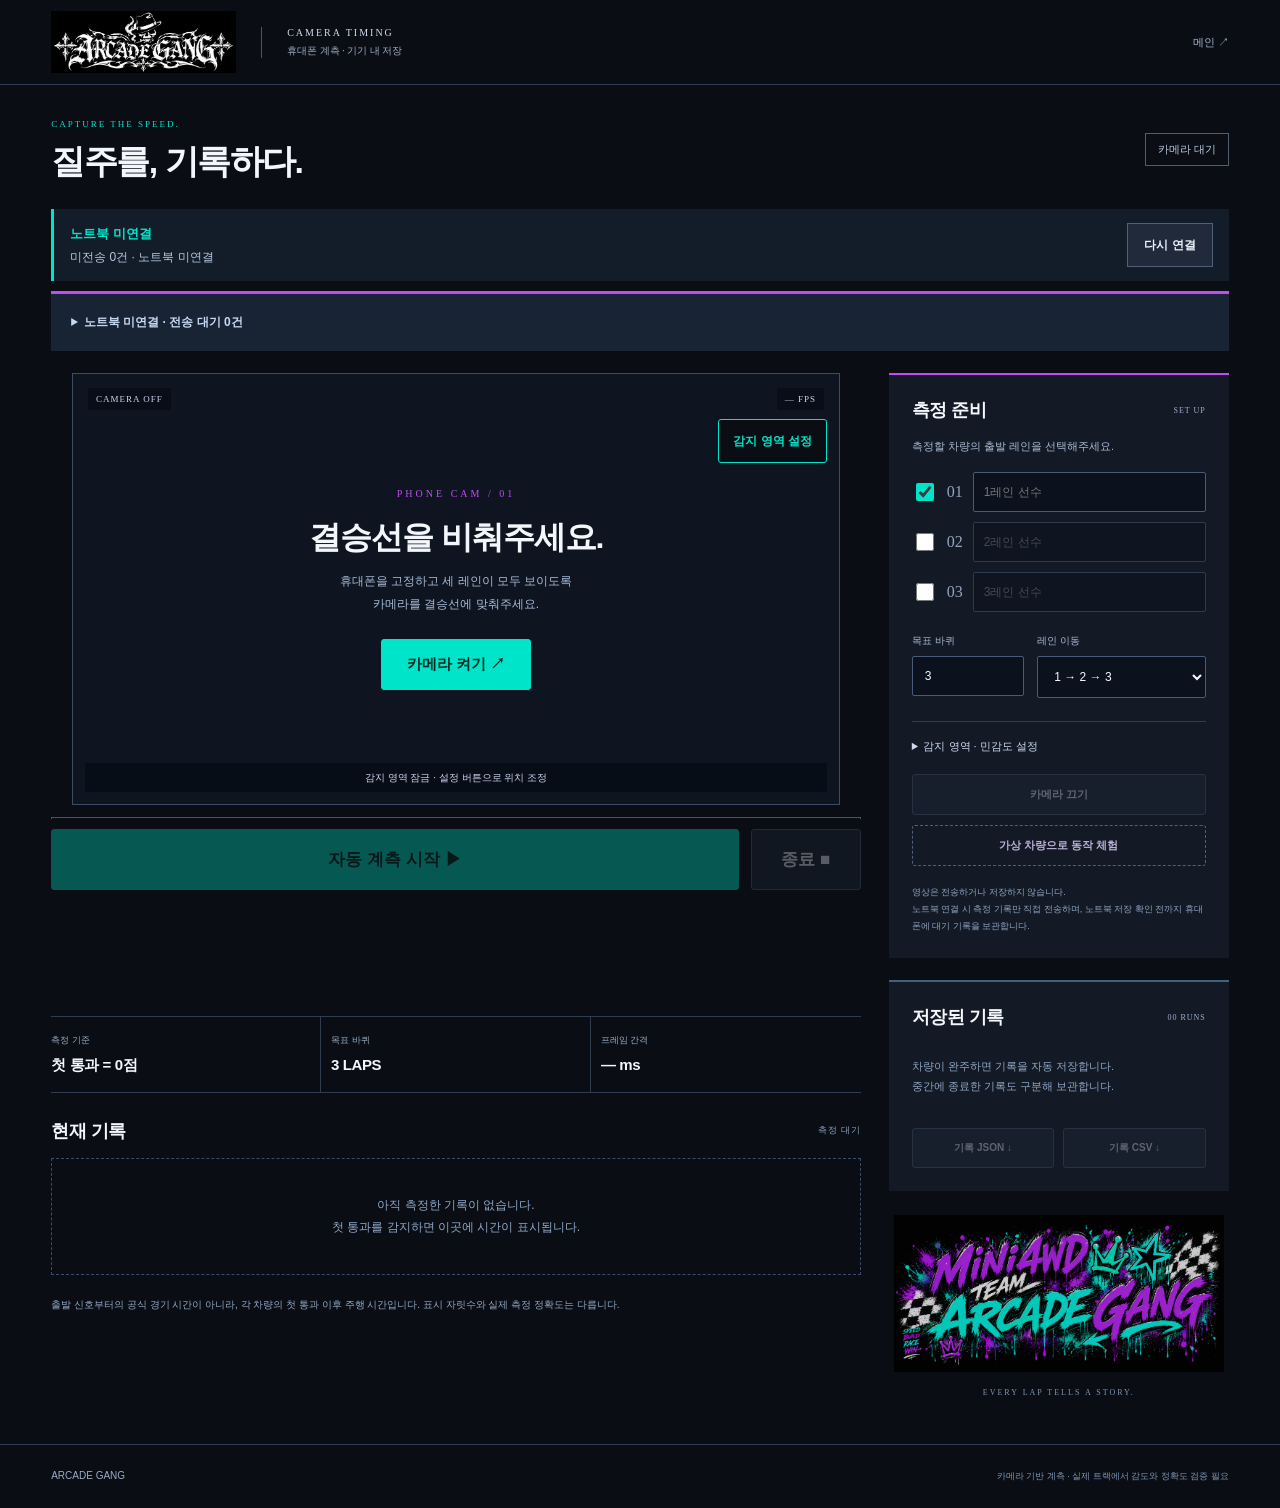
==== commit f15f1edd: "11" ====
--- a/camera.html
+++ b/camera.html
@@ -1,5 +1,5 @@
 <!doctype html><html lang="ko"><head><meta charset="utf-8"><meta name="viewport" content="width=device-width,initial-scale=1,viewport-fit=cover"><meta name="referrer" content="no-referrer"><meta name="theme-color" content="#0a0d13"><title>ARCADE GANG · 카메라 랩타이머</title><link rel="stylesheet" href="camera.css"><link rel="stylesheet" href="phone-camera-link.css"></head><body>
 <header class="camera-header"><a href="index.html"><img src="assets/wordmark.png" alt="ARCADE GANG"></a><span>CAMERA TIMING<span>휴대폰 계측 · 기기 내 저장</span></span><a href="index.html" class="back">메인 ↗</a></header>
 <main><div class="page-title"><div><span class="eyebrow">CAPTURE THE SPEED.</span><h1>질주를, 기록하다.</h1></div><span class="phase-pill" id="phase-pill">카메라 대기</span></div>
-<details class="phone-pair-panel" id="phone-pair"><summary id="phone-pair-summary">노트북 연결 · 계측 휴대폰 01</summary><h2 style="margin-top:18px">측정 기록을 노트북으로.</h2><p id="phone-note">노트북의 연결 QR로 이 화면을 연 뒤 응답을 만들어주세요. 연결한 다음 시작한 기록부터 전송합니다.</p><button id="phone-connect">노트북 연결 응답 만들기</button><span class="phone-pair-status" id="phone-link-status">노트북 미연결 · 휴대폰 단독 저장</span><div class="phone-pair-context" id="phone-context">연결되면 노트북의 현재 경기 선수가 표시됩니다.</div><section id="phone-short-panel" class="short-code-panel" hidden aria-live="polite"><span>노트북에 이 숫자를 입력하세요</span><output id="phone-short-code" aria-label="6자리 연결 코드"></output><small id="phone-short-expiry"></small><button id="phone-refresh-code">새 코드 받기</button></section><details><summary>대체 연결 · 응답 QR / 긴 코드</summary><div id="phone-qr" class="qr-box" hidden></div><textarea id="phone-answer" readonly rows="3" aria-label="노트북에 전달할 응답 코드"></textarea><button id="phone-copy-answer">응답 코드 복사</button></details><small class="pending-text" id="phone-pending"></small><div class="pair-actions"><button id="phone-resend" disabled>대기 기록 다시 전송</button><button id="phone-disconnect" disabled>연결 해제</button></div></details><div class="camera-layout"><section class="camera-column"><div class="camera-stage" id="camera-stage"><video id="video" muted playsinline autoplay></video><canvas id="demo-canvas" hidden></canvas><div class="camera-placeholder" id="camera-placeholder"><span>PHONE CAM / 01</span><h2>결승선을 비춰주세요.</h2><p>휴대폰을 고정하고 세 레인이 모두 보이도록<br>카메라를 결승선에 맞춰주세요.</p><button class="primary" id="open-camera">카메라 켜기 ↗</button></div><div class="camera-hud"><span id="camera-source">CAMERA OFF</span><span id="fps">— FPS</span></div><div class="zones" id="zones"></div><button id="edit-zones" class="edit-zones" type="button" aria-pressed="false">감지 영역 설정</button><div class="scan-label" id="scan-label">감지 영역 잠금 · 설정 버튼으로 위치 조정</div></div><div class="detection-feedback" id="detection-feedback" role="status" aria-live="polite">감지 대기 · 통과하면 레인 번호가 표시됩니다.</div><div class="camera-status" id="status" role="status" aria-live="polite">카메라를 켠 뒤 트랙을 비우고 자동 계측을 시작하세요.</div><div class="run-controls"><button class="primary" id="start" disabled>자동 계측 시작 ▶</button><button id="stop" disabled>종료 ■</button></div><div class="metric-strip"><div><small>측정 기준</small><strong>첫 통과 = 0점</strong></div><div><small>목표 바퀴</small><strong id="target-display">3 LAPS</strong></div><div><small>프레임 간격</small><strong id="resolution">— ms</strong></div></div><div class="results-head"><h2>현재 기록</h2><span id="run-source-label">측정 대기</span></div><div id="results"></div><p class="timing-note">출발 신호부터의 공식 경기 시간이 아니라, 각 차량의 첫 통과 이후 주행 시간입니다. 표시 자릿수와 실제 측정 정확도는 다릅니다.</p></section>
-<aside><section class="setup-panel"><div class="section-head"><h2>측정 준비</h2><span>SET UP</span></div><p class="setup-note">측정할 차량의 출발 레인을 선택해주세요.</p><div class="participants" id="participants"><label><input type="checkbox" data-lane="0" checked><b>01</b><input class="racer-name" data-name="0" maxlength="20" placeholder="1레인 선수" aria-label="1레인 선수 이름"></label><label><input type="checkbox" data-lane="1"><b>02</b><input class="racer-name" data-name="1" maxlength="20" placeholder="2레인 선수" aria-label="2레인 선수 이름"></label><label><input type="checkbox" data-lane="2"><b>03</b><input class="racer-name" data-name="2" maxlength="20" placeholder="3레인 선수" aria-label="3레인 선수 이름"></label></div><div class="setting-pair"><label>목표 바퀴<input type="number" id="lap-goal" min="1" max="30" value="3" inputmode="numeric"></label><label>레인 이동<select id="rotation"><option value="1">1 → 2 → 3</option><option value="-1">1 → 3 → 2</option><option value="0">이동 없음</option></select></label></div><details class="detection-settings" id="detection-settings"><summary>감지 영역 · 민감도 설정</summary><label>사용 카메라<select id="camera-select"><option value="">후면 카메라 자동 선택</option></select></label><label>감지창 가로폭 <output id="width-value">17%</output><input type="range" id="zone-width" min="6" max="28" value="17"></label><label>감지창 세로폭 <output id="height-value">32%</output><input type="range" id="zone-height" min="10" max="65" value="32"></label><label>감지 변화량 <output id="sensitivity-value">8%</output><input type="range" id="sensitivity" min="3" max="25" value="8"></label><label>최소 랩 간격 (초)<input id="min-lap" type="number" min="0.4" max="30" step="0.1" value="1.2"></label><label>통과 방향<select id="direction"><option value="any">방향 제한 없음</option><option value="down">위에서 아래로</option><option value="up">아래에서 위로</option></select></label><p>감지 변화량은 낮을수록 민감합니다. 최소 랩 간격은 실제 한 바퀴 시간보다 짧게 설정하세요. 감지창 위치는 영상 위에서 직접 이동할 수 있습니다.</p><button id="reset-zones">감지창 위치 초기화</button></details><div class="device-actions"><button id="close-camera" disabled>카메라 끄기</button><button id="demo">가상 차량으로 동작 체험</button></div><p class="privacy-note">영상은 전송하거나 저장하지 않습니다.<br>노트북 연결 시 측정 기록만 직접 전송하며, 노트북 저장 확인 전까지 휴대폰에 대기 기록을 보관합니다.</p></section><section class="history-panel"><div class="section-head"><h2>저장된 기록</h2><span id="history-count">00 RUNS</span></div><div id="history-list"></div><div class="export-actions"><button id="export-json" disabled>기록 JSON ↓</button><button id="export-csv" disabled>기록 CSV ↓</button></div></section><div class="brand-panel"><img src="assets/graffiti.png" alt="ARCADE GANG"><span>EVERY LAP TELLS A STORY.</span></div></aside></div></main><footer>ARCADE GANG <span>카메라 기반 계측 · 실제 트랙에서 감도와 정확도 검증 필요</span></footer><div class="toast" id="toast" role="status"></div><script src="camera-engine.js"></script><script src="camera.js"></script><script src="lib/qrcode.js"></script><script src="peer-link.js"></script><script src="short-code-api.js"></script><script src="phone-camera-link.js"></script></body></html>
+<section class="phone-connection-strip" aria-label="노트북 연결 상태"><div><strong id="phone-connection-banner" role="status">노트북 미연결</strong><small id="phone-queue-banner">미전송 0건</small></div><button id="phone-reconnect" type="button">다시 연결</button></section><details class="phone-pair-panel" id="phone-pair"><summary id="phone-pair-summary">노트북 연결 · 계측 휴대폰 01</summary><h2 style="margin-top:18px">측정 기록을 노트북으로.</h2><p id="phone-note">노트북의 연결 QR로 이 화면을 연 뒤 응답을 만들어주세요. 연결한 다음 시작한 기록부터 전송합니다.</p><button id="phone-connect">노트북 연결 응답 만들기</button><span class="phone-pair-status" id="phone-link-status">노트북 미연결 · 휴대폰 단독 저장</span><div class="phone-pair-context" id="phone-context">연결되면 노트북의 현재 경기 선수가 표시됩니다.</div><section id="phone-short-panel" class="short-code-panel" hidden aria-live="polite"><span>노트북에 이 숫자를 입력하세요</span><output id="phone-short-code" aria-label="6자리 연결 코드"></output><small id="phone-short-expiry"></small><button id="phone-refresh-code">새 코드 받기</button></section><details><summary>대체 연결 · 응답 QR / 긴 코드</summary><div id="phone-qr" class="qr-box" hidden></div><textarea id="phone-answer" readonly rows="3" aria-label="노트북에 전달할 응답 코드"></textarea><button id="phone-copy-answer">응답 코드 복사</button></details><small class="pending-text" id="phone-pending"></small><div class="pair-actions"><button id="phone-resend" disabled>대기 기록 다시 전송</button><button id="phone-disconnect" disabled>연결 해제</button></div></details><div class="camera-layout"><section class="camera-column"><div class="camera-stage" id="camera-stage"><video id="video" muted playsinline autoplay></video><canvas id="demo-canvas" hidden></canvas><div class="camera-placeholder" id="camera-placeholder"><span>PHONE CAM / 01</span><h2>결승선을 비춰주세요.</h2><p>휴대폰을 고정하고 세 레인이 모두 보이도록<br>카메라를 결승선에 맞춰주세요.</p><button class="primary" id="open-camera">카메라 켜기 ↗</button></div><div class="camera-hud"><span id="camera-source">CAMERA OFF</span><span id="fps">— FPS</span></div><div class="zones" id="zones"></div><button id="edit-zones" class="edit-zones" type="button" aria-pressed="false">감지 영역 설정</button><div class="scan-label" id="scan-label">감지 영역 잠금 · 설정 버튼으로 위치 조정</div></div><div class="detection-feedback" id="detection-feedback" role="status" aria-live="polite">감지 대기 · 통과하면 레인 번호가 표시됩니다.</div><div class="camera-status" id="status" role="status" aria-live="polite">카메라를 켠 뒤 트랙을 비우고 자동 계측을 시작하세요.</div><div class="run-controls"><button class="primary" id="start" disabled>자동 계측 시작 ▶</button><button id="stop" disabled>종료 ■</button></div><div class="metric-strip"><div><small>측정 기준</small><strong>첫 통과 = 0점</strong></div><div><small>목표 바퀴</small><strong id="target-display">3 LAPS</strong></div><div><small>프레임 간격</small><strong id="resolution">— ms</strong></div></div><div class="results-head"><h2>현재 기록</h2><span id="run-source-label">측정 대기</span></div><div id="results"></div><p class="timing-note">출발 신호부터의 공식 경기 시간이 아니라, 각 차량의 첫 통과 이후 주행 시간입니다. 표시 자릿수와 실제 측정 정확도는 다릅니다.</p></section>
+<aside><section class="setup-panel"><div class="section-head"><h2>측정 준비</h2><span>SET UP</span></div><p class="setup-note">측정할 차량의 출발 레인을 선택해주세요.</p><div class="participants" id="participants"><label><input type="checkbox" data-lane="0" checked><b>01</b><input class="racer-name" data-name="0" maxlength="20" placeholder="1레인 선수" aria-label="1레인 선수 이름"></label><label><input type="checkbox" data-lane="1"><b>02</b><input class="racer-name" data-name="1" maxlength="20" placeholder="2레인 선수" aria-label="2레인 선수 이름"></label><label><input type="checkbox" data-lane="2"><b>03</b><input class="racer-name" data-name="2" maxlength="20" placeholder="3레인 선수" aria-label="3레인 선수 이름"></label></div><div class="setting-pair"><label>목표 바퀴<input type="number" id="lap-goal" min="1" max="30" value="3" inputmode="numeric"></label><label>레인 이동<select id="rotation"><option value="1">1 → 2 → 3</option><option value="-1">1 → 3 → 2</option><option value="0">이동 없음</option></select></label></div><details class="detection-settings" id="detection-settings"><summary>감지 영역 · 민감도 설정</summary><label>사용 카메라<select id="camera-select"><option value="">후면 카메라 자동 선택</option></select></label><label>감지창 가로폭 <output id="width-value">17%</output><input type="range" id="zone-width" min="6" max="28" value="17"></label><label>감지창 세로폭 <output id="height-value">32%</output><input type="range" id="zone-height" min="10" max="65" value="32"></label><label>감지 변화량 <output id="sensitivity-value">8%</output><input type="range" id="sensitivity" min="3" max="25" value="8"></label><label>최소 랩 간격 (초)<input id="min-lap" type="number" min="0.4" max="30" step="0.1" value="1.2"></label><label>통과 방향<select id="direction"><option value="any">방향 제한 없음</option><option value="down">위에서 아래로</option><option value="up">아래에서 위로</option></select></label><p>감지 변화량은 낮을수록 민감합니다. 최소 랩 간격은 실제 한 바퀴 시간보다 짧게 설정하세요. 감지창 위치는 영상 위에서 직접 이동할 수 있습니다.</p><button id="reset-zones">감지창 위치 초기화</button></details><div class="device-actions"><button id="close-camera" disabled>카메라 끄기</button><button id="demo">가상 차량으로 동작 체험</button></div><p class="privacy-note">영상은 전송하거나 저장하지 않습니다.<br>노트북 연결 시 측정 기록만 직접 전송하며, 노트북 저장 확인 전까지 휴대폰에 대기 기록을 보관합니다.</p></section><section class="history-panel"><div class="section-head"><h2>저장된 기록</h2><span id="history-count">00 RUNS</span></div><div id="history-list"></div><div class="export-actions"><button id="export-json" disabled>기록 JSON ↓</button><button id="export-csv" disabled>기록 CSV ↓</button></div></section><div class="brand-panel"><img src="assets/graffiti.png" alt="ARCADE GANG"><span>EVERY LAP TELLS A STORY.</span></div></aside></div></main><footer>ARCADE GANG <span>카메라 기반 계측 · 실제 트랙에서 감도와 정확도 검증 필요</span></footer><div class="toast" id="toast" role="status"></div><script src="camera-engine.js"></script><script src="camera.js"></script><script src="lib/qrcode.js"></script><script src="peer-link.js"></script><script src="short-code-api.js"></script><script src="reconnect.js"></script><script src="phone-camera-link.js"></script></body></html>
--- a/phone-camera-link.css
+++ b/phone-camera-link.css
@@ -3,3 +3,5 @@
 .phone-pair-panel.paired{border-top-color:#00e5ca}.phone-pair-panel.paired>summary{color:#00e5ca}
 
 .short-code-panel{margin:20px 0;padding:22px 12px;background:#0a0d13;border:1px solid #00e5ca;text-align:center}.short-code-panel>span{display:block;font-size:14px;color:#edf3ff}.short-code-panel output{display:block;margin:18px 0;font:700 clamp(38px,12vw,72px)/1.2 Consolas,monospace;letter-spacing:.12em;color:#00e5ca}.short-code-panel small{display:block;color:#b5c7e4;font-size:12px}.short-code-panel button{margin-top:18px;min-height:44px;border-radius:0}
+
+.phone-connection-strip{display:flex;align-items:center;justify-content:space-between;gap:14px;padding:14px 16px;margin-bottom:10px;border-left:3px solid #00e5ca;background:#121d29}.phone-connection-strip strong{display:block;color:#00e5ca;font-size:13px;line-height:1.6}.phone-connection-strip small{display:block;color:#b8c8df;font-size:12px;margin-top:5px}.phone-connection-strip button{flex-shrink:0;min-height:44px;border-radius:0;font-size:12px}.phone-connection-strip .error{color:#ffc7ce}
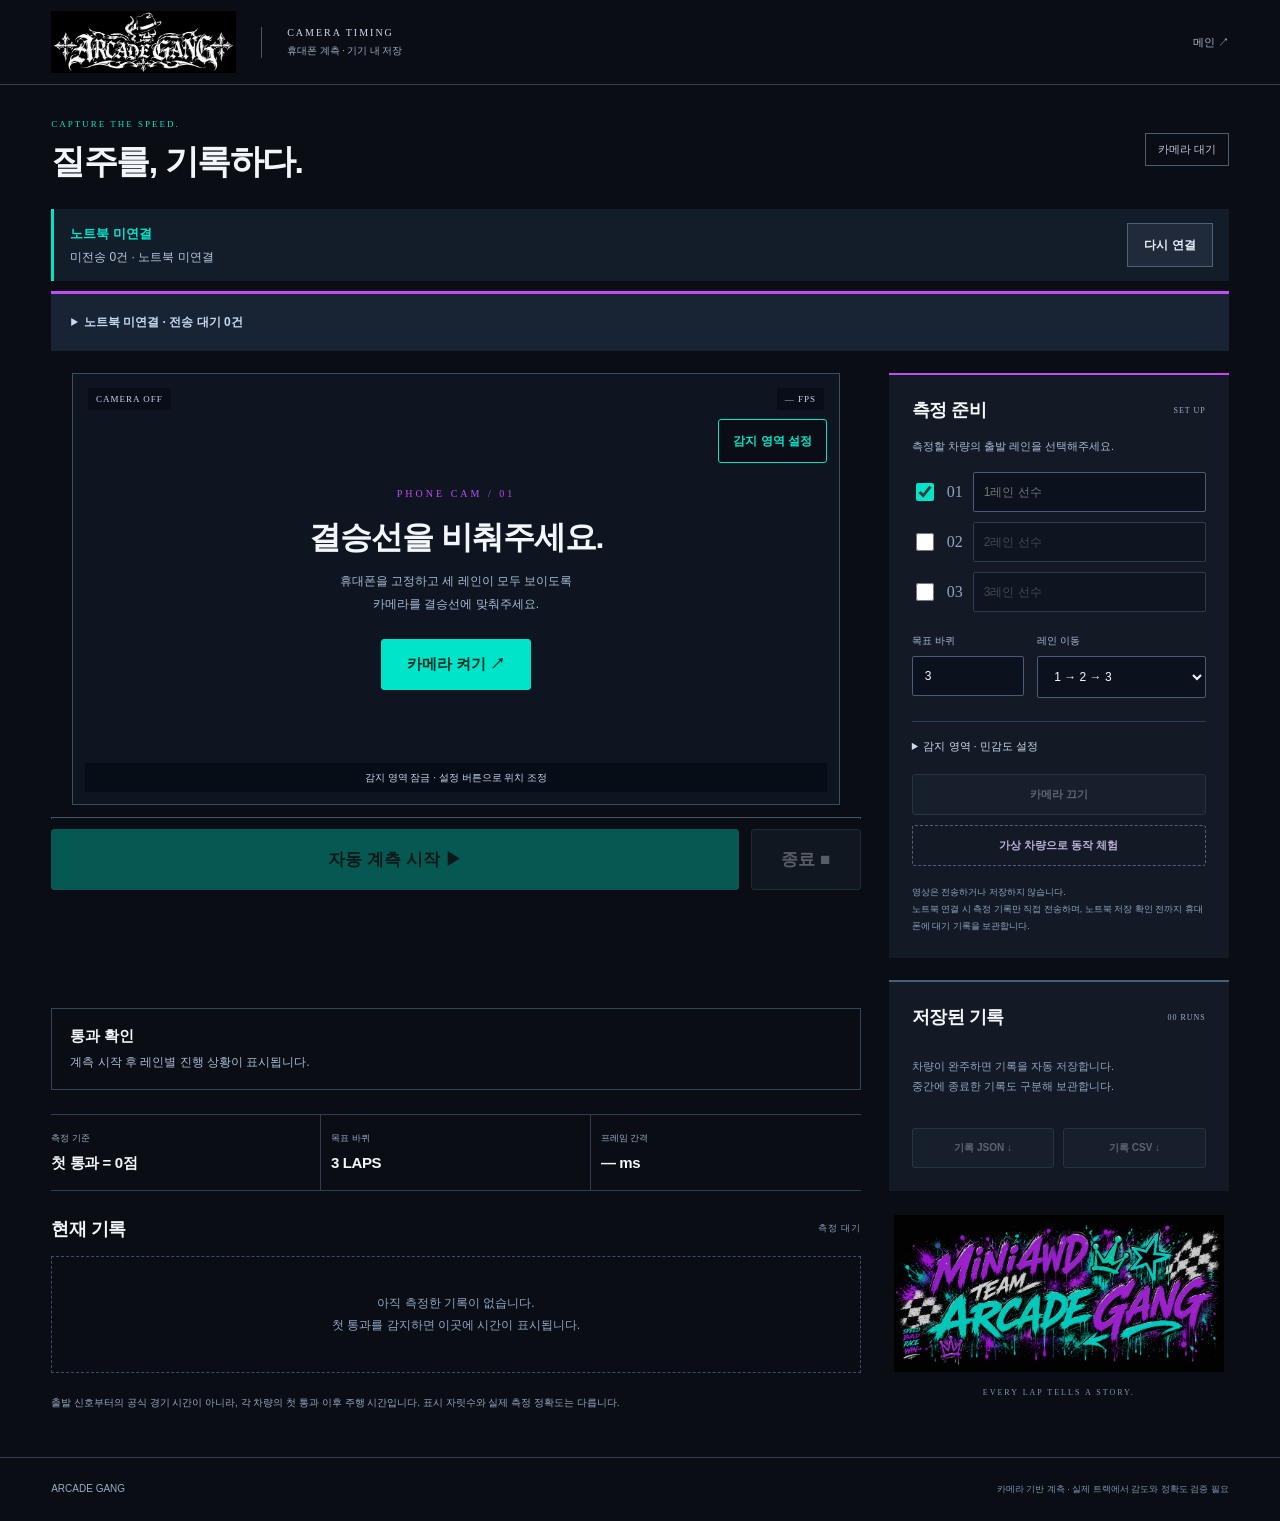
==== commit 08de9df5: "3" ====
--- a/camera.html
+++ b/camera.html
@@ -1,5 +1,5 @@
 <!doctype html><html lang="ko"><head><meta charset="utf-8"><meta name="viewport" content="width=device-width,initial-scale=1,viewport-fit=cover"><meta name="referrer" content="no-referrer"><meta name="theme-color" content="#0a0d13"><title>ARCADE GANG · 카메라 랩타이머</title><link rel="stylesheet" href="camera.css"><link rel="stylesheet" href="phone-camera-link.css"></head><body>
 <header class="camera-header"><a href="index.html"><img src="assets/wordmark.png" alt="ARCADE GANG"></a><span>CAMERA TIMING<span>휴대폰 계측 · 기기 내 저장</span></span><a href="index.html" class="back">메인 ↗</a></header>
 <main><div class="page-title"><div><span class="eyebrow">CAPTURE THE SPEED.</span><h1>질주를, 기록하다.</h1></div><span class="phase-pill" id="phase-pill">카메라 대기</span></div>
-<section class="phone-connection-strip" aria-label="노트북 연결 상태"><div><strong id="phone-connection-banner" role="status">노트북 미연결</strong><small id="phone-queue-banner">미전송 0건</small></div><button id="phone-reconnect" type="button">다시 연결</button></section><details class="phone-pair-panel" id="phone-pair"><summary id="phone-pair-summary">노트북 연결 · 계측 휴대폰 01</summary><h2 style="margin-top:18px">측정 기록을 노트북으로.</h2><p id="phone-note">노트북의 연결 QR로 이 화면을 연 뒤 응답을 만들어주세요. 연결한 다음 시작한 기록부터 전송합니다.</p><button id="phone-connect">노트북 연결 응답 만들기</button><span class="phone-pair-status" id="phone-link-status">노트북 미연결 · 휴대폰 단독 저장</span><div class="phone-pair-context" id="phone-context">연결되면 노트북의 현재 경기 선수가 표시됩니다.</div><section id="phone-short-panel" class="short-code-panel" hidden aria-live="polite"><span>노트북에 이 숫자를 입력하세요</span><output id="phone-short-code" aria-label="6자리 연결 코드"></output><small id="phone-short-expiry"></small><button id="phone-refresh-code">새 코드 받기</button></section><details><summary>대체 연결 · 응답 QR / 긴 코드</summary><div id="phone-qr" class="qr-box" hidden></div><textarea id="phone-answer" readonly rows="3" aria-label="노트북에 전달할 응답 코드"></textarea><button id="phone-copy-answer">응답 코드 복사</button></details><small class="pending-text" id="phone-pending"></small><div class="pair-actions"><button id="phone-resend" disabled>대기 기록 다시 전송</button><button id="phone-disconnect" disabled>연결 해제</button></div></details><div class="camera-layout"><section class="camera-column"><div class="camera-stage" id="camera-stage"><video id="video" muted playsinline autoplay></video><canvas id="demo-canvas" hidden></canvas><div class="camera-placeholder" id="camera-placeholder"><span>PHONE CAM / 01</span><h2>결승선을 비춰주세요.</h2><p>휴대폰을 고정하고 세 레인이 모두 보이도록<br>카메라를 결승선에 맞춰주세요.</p><button class="primary" id="open-camera">카메라 켜기 ↗</button></div><div class="camera-hud"><span id="camera-source">CAMERA OFF</span><span id="fps">— FPS</span></div><div class="zones" id="zones"></div><button id="edit-zones" class="edit-zones" type="button" aria-pressed="false">감지 영역 설정</button><div class="scan-label" id="scan-label">감지 영역 잠금 · 설정 버튼으로 위치 조정</div></div><div class="detection-feedback" id="detection-feedback" role="status" aria-live="polite">감지 대기 · 통과하면 레인 번호가 표시됩니다.</div><div class="camera-status" id="status" role="status" aria-live="polite">카메라를 켠 뒤 트랙을 비우고 자동 계측을 시작하세요.</div><div class="run-controls"><button class="primary" id="start" disabled>자동 계측 시작 ▶</button><button id="stop" disabled>종료 ■</button></div><div class="metric-strip"><div><small>측정 기준</small><strong>첫 통과 = 0점</strong></div><div><small>목표 바퀴</small><strong id="target-display">3 LAPS</strong></div><div><small>프레임 간격</small><strong id="resolution">— ms</strong></div></div><div class="results-head"><h2>현재 기록</h2><span id="run-source-label">측정 대기</span></div><div id="results"></div><p class="timing-note">출발 신호부터의 공식 경기 시간이 아니라, 각 차량의 첫 통과 이후 주행 시간입니다. 표시 자릿수와 실제 측정 정확도는 다릅니다.</p></section>
+<section class="phone-connection-strip" aria-label="노트북 연결 상태"><div><strong id="phone-connection-banner" role="status">노트북 미연결</strong><small id="phone-queue-banner">미전송 0건</small></div><button id="phone-reconnect" type="button">다시 연결</button></section><details class="phone-pair-panel" id="phone-pair"><summary id="phone-pair-summary">노트북 연결 · 계측 휴대폰 01</summary><h2 style="margin-top:18px">측정 기록을 노트북으로.</h2><p id="phone-note">노트북의 연결 QR로 이 화면을 연 뒤 응답을 만들어주세요. 연결한 다음 시작한 기록부터 전송합니다.</p><button id="phone-connect">노트북 연결 응답 만들기</button><span class="phone-pair-status" id="phone-link-status">노트북 미연결 · 휴대폰 단독 저장</span><div class="phone-pair-context" id="phone-context">연결되면 노트북의 현재 경기 선수가 표시됩니다.</div><section id="phone-short-panel" class="short-code-panel" hidden aria-live="polite"><span>노트북에 이 숫자를 입력하세요</span><output id="phone-short-code" aria-label="6자리 연결 코드"></output><small id="phone-short-expiry"></small><button id="phone-refresh-code">새 코드 받기</button></section><details><summary>대체 연결 · 응답 QR / 긴 코드</summary><div id="phone-qr" class="qr-box" hidden></div><textarea id="phone-answer" readonly rows="3" aria-label="노트북에 전달할 응답 코드"></textarea><button id="phone-copy-answer">응답 코드 복사</button></details><small class="pending-text" id="phone-pending"></small><div class="pair-actions"><button id="phone-resend" disabled>대기 기록 다시 전송</button><button id="phone-disconnect" disabled>연결 해제</button></div></details><div class="camera-layout"><section class="camera-column"><div class="camera-stage" id="camera-stage"><video id="video" muted playsinline autoplay></video><canvas id="demo-canvas" hidden></canvas><div class="camera-placeholder" id="camera-placeholder"><span>PHONE CAM / 01</span><h2>결승선을 비춰주세요.</h2><p>휴대폰을 고정하고 세 레인이 모두 보이도록<br>카메라를 결승선에 맞춰주세요.</p><button class="primary" id="open-camera">카메라 켜기 ↗</button></div><div class="camera-hud"><span id="camera-source">CAMERA OFF</span><span id="fps">— FPS</span></div><div class="zones" id="zones"></div><button id="edit-zones" class="edit-zones" type="button" aria-pressed="false">감지 영역 설정</button><div class="scan-label" id="scan-label">감지 영역 잠금 · 설정 버튼으로 위치 조정</div></div><div class="detection-feedback" id="detection-feedback" role="status" aria-live="polite">감지 대기 · 통과하면 레인 번호가 표시됩니다.</div><div class="camera-status" id="status" role="status" aria-live="polite">카메라를 켠 뒤 트랙을 비우고 자동 계측을 시작하세요.</div><div class="run-controls"><button class="primary" id="start" disabled>자동 계측 시작 ▶</button><button id="stop" disabled>종료 ■</button></div><section id="pass-progress" class="pass-progress" aria-label="통과 진행 현황"></section><div class="metric-strip"><div><small>측정 기준</small><strong>첫 통과 = 0점</strong></div><div><small>목표 바퀴</small><strong id="target-display">3 LAPS</strong></div><div><small>프레임 간격</small><strong id="resolution">— ms</strong></div></div><div class="results-head"><h2>현재 기록</h2><span id="run-source-label">측정 대기</span></div><div id="results"></div><p class="timing-note">출발 신호부터의 공식 경기 시간이 아니라, 각 차량의 첫 통과 이후 주행 시간입니다. 표시 자릿수와 실제 측정 정확도는 다릅니다.</p></section>
 <aside><section class="setup-panel"><div class="section-head"><h2>측정 준비</h2><span>SET UP</span></div><p class="setup-note">측정할 차량의 출발 레인을 선택해주세요.</p><div class="participants" id="participants"><label><input type="checkbox" data-lane="0" checked><b>01</b><input class="racer-name" data-name="0" maxlength="20" placeholder="1레인 선수" aria-label="1레인 선수 이름"></label><label><input type="checkbox" data-lane="1"><b>02</b><input class="racer-name" data-name="1" maxlength="20" placeholder="2레인 선수" aria-label="2레인 선수 이름"></label><label><input type="checkbox" data-lane="2"><b>03</b><input class="racer-name" data-name="2" maxlength="20" placeholder="3레인 선수" aria-label="3레인 선수 이름"></label></div><div class="setting-pair"><label>목표 바퀴<input type="number" id="lap-goal" min="1" max="30" value="3" inputmode="numeric"></label><label>레인 이동<select id="rotation"><option value="1">1 → 2 → 3</option><option value="-1">1 → 3 → 2</option><option value="0">이동 없음</option></select></label></div><details class="detection-settings" id="detection-settings"><summary>감지 영역 · 민감도 설정</summary><label>사용 카메라<select id="camera-select"><option value="">후면 카메라 자동 선택</option></select></label><label>감지창 가로폭 <output id="width-value">17%</output><input type="range" id="zone-width" min="6" max="28" value="17"></label><label>감지창 세로폭 <output id="height-value">32%</output><input type="range" id="zone-height" min="10" max="65" value="32"></label><label>감지 변화량 <output id="sensitivity-value">8%</output><input type="range" id="sensitivity" min="3" max="25" value="8"></label><label>최소 랩 간격 (초)<input id="min-lap" type="number" min="0.4" max="30" step="0.1" value="1.2"></label><label>통과 방향<select id="direction"><option value="any">방향 제한 없음</option><option value="down">위에서 아래로</option><option value="up">아래에서 위로</option></select></label><p>감지 변화량은 낮을수록 민감합니다. 최소 랩 간격은 실제 한 바퀴 시간보다 짧게 설정하세요. 감지창 위치는 영상 위에서 직접 이동할 수 있습니다.</p><button id="reset-zones">감지창 위치 초기화</button></details><div class="device-actions"><button id="close-camera" disabled>카메라 끄기</button><button id="demo">가상 차량으로 동작 체험</button></div><p class="privacy-note">영상은 전송하거나 저장하지 않습니다.<br>노트북 연결 시 측정 기록만 직접 전송하며, 노트북 저장 확인 전까지 휴대폰에 대기 기록을 보관합니다.</p></section><section class="history-panel"><div class="section-head"><h2>저장된 기록</h2><span id="history-count">00 RUNS</span></div><div id="history-list"></div><div class="export-actions"><button id="export-json" disabled>기록 JSON ↓</button><button id="export-csv" disabled>기록 CSV ↓</button></div></section><div class="brand-panel"><img src="assets/graffiti.png" alt="ARCADE GANG"><span>EVERY LAP TELLS A STORY.</span></div></aside></div></main><footer>ARCADE GANG <span>카메라 기반 계측 · 실제 트랙에서 감도와 정확도 검증 필요</span></footer><div class="toast" id="toast" role="status"></div><script src="camera-engine.js"></script><script src="camera.js"></script><script src="lib/qrcode.js"></script><script src="peer-link.js"></script><script src="short-code-api.js"></script><script src="reconnect.js"></script><script src="phone-camera-link.js"></script></body></html>
--- a/camera.css
+++ b/camera.css
@@ -4,3 +4,5 @@
 
 /* Fixed sensor geometry while operating; retain full video/overlay coordinates. */
 #camera-stage{width:min(100%,calc(48svh * var(--camera-ratio,1.7778)));margin-inline:auto}.zone{pointer-events:none;touch-action:auto}.editing-zones .zone{pointer-events:auto;touch-action:none;cursor:move}.edit-zones{position:absolute;right:12px;top:45px;z-index:5;min-height:44px;padding:10px 14px;background:#0a0d13;color:#00e5ca;border:1px solid #00e5ca;font-size:12px}.editing-zones{outline:2px solid #c14cf2}.detection-feedback{margin-top:12px;padding:14px;border:1px solid #42536c;min-height:52px;font-weight:700;font-size:14px;color:#a8bbd7}.detection-feedback.detected{background:#00e5ca;color:#00291f;border-color:#00e5ca}.zone.hit{outline:4px solid #00e5ca!important;background:#00e5ca55!important}.run-controls{position:sticky;bottom:0;z-index:8;background:#0a0d13;padding-block:10px}.camera-status{min-height:0;padding:10px 0}@media(max-width:720px){#camera-stage{width:min(100%,calc(44svh * var(--camera-ratio,1.7778)))}.edit-zones{right:8px;top:35px;font-size:11px}.detection-feedback{font-size:13px;padding:12px}.phone-pair-panel.paired{margin-bottom:12px}}
+
+.pass-progress{margin-top:16px}.pass-idle{padding:18px;border:1px solid #36445a;font-size:15px;font-weight:700}.pass-idle span{display:block;font-size:12px;font-weight:400;margin-top:8px;color:#a8bbd7}.pass-racer{background:#101c27;border-left:3px solid #00e5ca;padding:18px;margin-top:12px}.pass-racer header{display:flex;justify-content:space-between;gap:12px;align-items:center}.pass-racer header>span{font-size:13px;color:#b9cbe1}.pass-racer header>b{font:900 36px/1 Consolas,monospace;color:#00e5ca}.pass-headline{display:block;font-size:clamp(20px,3vw,30px);letter-spacing:-.8px;line-height:1.3;margin-top:12px}.pass-racer>p{font-size:14px;color:#00e5ca;line-height:1.6;margin:10px 0 16px}.pass-steps{display:flex;gap:8px;list-style:none;overflow-x:auto;padding:0 0 8px;margin:0}.pass-steps li{flex:1;min-width:105px;border:1px solid #3b4659;padding:12px 9px;background:#0a0d13}.pass-steps small{display:block;color:#889db9;font:10px Consolas,monospace}.pass-steps strong{display:block;font-size:14px;margin:8px 0}.pass-steps span{display:block;color:#a3b4cc;font-size:11px;white-space:nowrap}.pass-steps .confirmed{border-color:#267c70;background:#10352f}.pass-steps .confirmed span{color:#00e5ca}.pass-steps .expected{border:2px solid #c14cf2;padding:11px 8px}.pass-steps .expected span{color:#e0b3fb}.pass-finished{border-color:#f5c96b}.pass-finished .pass-headline,.pass-finished header>b{color:#f5c96b}@media(max-width:720px){.pass-racer{padding:14px}.pass-racer header>b{font-size:32px}.pass-steps li{min-width:94px}.pass-steps strong{font-size:12px}.pass-racer>p{font-size:13px}}
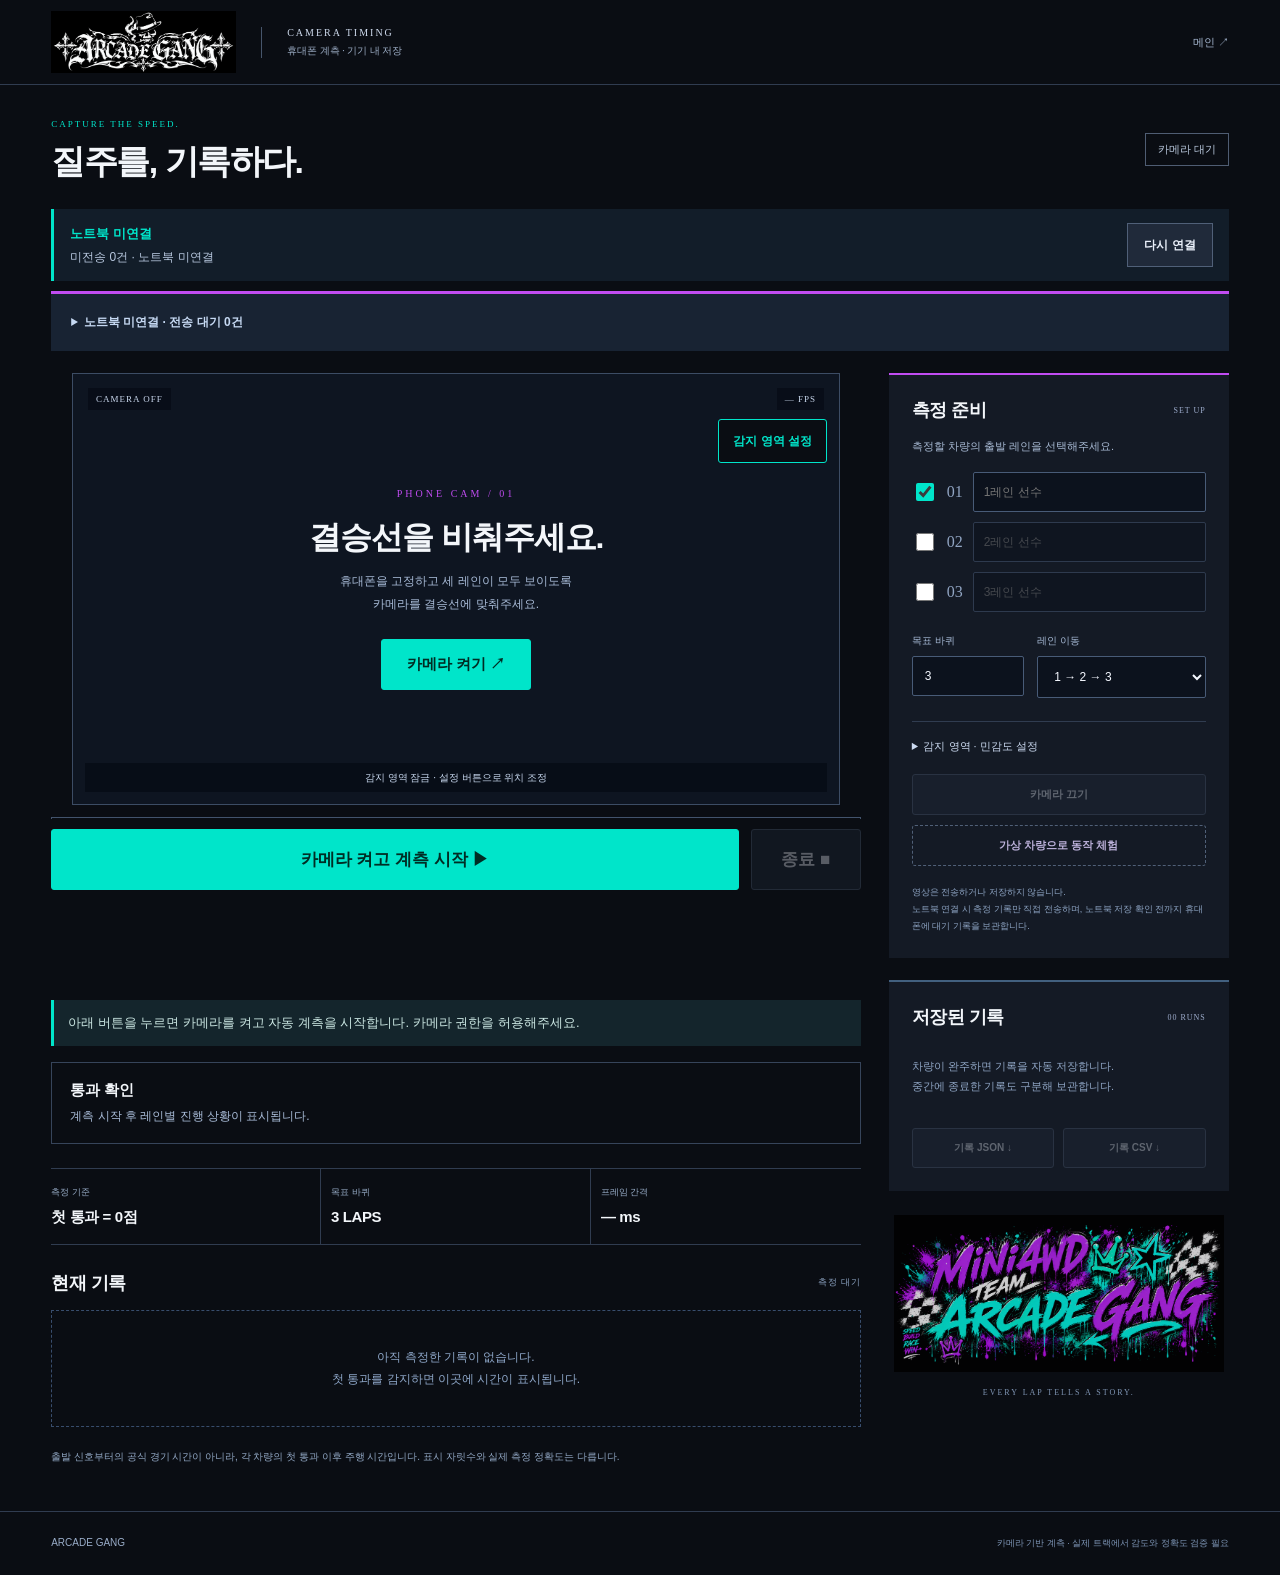
==== commit 04f57b24: "9" ====
--- a/camera.html
+++ b/camera.html
@@ -1,5 +1,5 @@
 <!doctype html><html lang="ko"><head><meta charset="utf-8"><meta name="viewport" content="width=device-width,initial-scale=1,viewport-fit=cover"><meta name="referrer" content="no-referrer"><meta name="theme-color" content="#0a0d13"><title>ARCADE GANG · 카메라 랩타이머</title><link rel="stylesheet" href="camera.css"><link rel="stylesheet" href="phone-camera-link.css"></head><body>
 <header class="camera-header"><a href="index.html"><img src="assets/wordmark.png" alt="ARCADE GANG"></a><span>CAMERA TIMING<span>휴대폰 계측 · 기기 내 저장</span></span><a href="index.html" class="back">메인 ↗</a></header>
 <main><div class="page-title"><div><span class="eyebrow">CAPTURE THE SPEED.</span><h1>질주를, 기록하다.</h1></div><span class="phase-pill" id="phase-pill">카메라 대기</span></div>
-<section class="phone-connection-strip" aria-label="노트북 연결 상태"><div><strong id="phone-connection-banner" role="status">노트북 미연결</strong><small id="phone-queue-banner">미전송 0건</small></div><button id="phone-reconnect" type="button">다시 연결</button></section><details class="phone-pair-panel" id="phone-pair"><summary id="phone-pair-summary">노트북 연결 · 계측 휴대폰 01</summary><h2 style="margin-top:18px">측정 기록을 노트북으로.</h2><p id="phone-note">노트북의 연결 QR로 이 화면을 연 뒤 응답을 만들어주세요. 연결한 다음 시작한 기록부터 전송합니다.</p><button id="phone-connect">노트북 연결 응답 만들기</button><span class="phone-pair-status" id="phone-link-status">노트북 미연결 · 휴대폰 단독 저장</span><div class="phone-pair-context" id="phone-context">연결되면 노트북의 현재 경기 선수가 표시됩니다.</div><section id="phone-short-panel" class="short-code-panel" hidden aria-live="polite"><span>노트북에 이 숫자를 입력하세요</span><output id="phone-short-code" aria-label="6자리 연결 코드"></output><small id="phone-short-expiry"></small><button id="phone-refresh-code">새 코드 받기</button></section><details><summary>대체 연결 · 응답 QR / 긴 코드</summary><div id="phone-qr" class="qr-box" hidden></div><textarea id="phone-answer" readonly rows="3" aria-label="노트북에 전달할 응답 코드"></textarea><button id="phone-copy-answer">응답 코드 복사</button></details><small class="pending-text" id="phone-pending"></small><div class="pair-actions"><button id="phone-resend" disabled>대기 기록 다시 전송</button><button id="phone-disconnect" disabled>연결 해제</button></div></details><div class="camera-layout"><section class="camera-column"><div class="camera-stage" id="camera-stage"><video id="video" muted playsinline autoplay></video><canvas id="demo-canvas" hidden></canvas><div class="camera-placeholder" id="camera-placeholder"><span>PHONE CAM / 01</span><h2>결승선을 비춰주세요.</h2><p>휴대폰을 고정하고 세 레인이 모두 보이도록<br>카메라를 결승선에 맞춰주세요.</p><button class="primary" id="open-camera">카메라 켜기 ↗</button></div><div class="camera-hud"><span id="camera-source">CAMERA OFF</span><span id="fps">— FPS</span></div><div class="zones" id="zones"></div><button id="edit-zones" class="edit-zones" type="button" aria-pressed="false">감지 영역 설정</button><div class="scan-label" id="scan-label">감지 영역 잠금 · 설정 버튼으로 위치 조정</div></div><div class="detection-feedback" id="detection-feedback" role="status" aria-live="polite">감지 대기 · 통과하면 레인 번호가 표시됩니다.</div><div class="camera-status" id="status" role="status" aria-live="polite">카메라를 켠 뒤 트랙을 비우고 자동 계측을 시작하세요.</div><div class="run-controls"><button class="primary" id="start" disabled>자동 계측 시작 ▶</button><button id="stop" disabled>종료 ■</button></div><section id="pass-progress" class="pass-progress" aria-label="통과 진행 현황"></section><div class="metric-strip"><div><small>측정 기준</small><strong>첫 통과 = 0점</strong></div><div><small>목표 바퀴</small><strong id="target-display">3 LAPS</strong></div><div><small>프레임 간격</small><strong id="resolution">— ms</strong></div></div><div class="results-head"><h2>현재 기록</h2><span id="run-source-label">측정 대기</span></div><div id="results"></div><p class="timing-note">출발 신호부터의 공식 경기 시간이 아니라, 각 차량의 첫 통과 이후 주행 시간입니다. 표시 자릿수와 실제 측정 정확도는 다릅니다.</p></section>
+<section class="phone-connection-strip" aria-label="노트북 연결 상태"><div><strong id="phone-connection-banner" role="status">노트북 미연결</strong><small id="phone-queue-banner">미전송 0건</small></div><button id="phone-reconnect" type="button">다시 연결</button></section><details class="phone-pair-panel" id="phone-pair"><summary id="phone-pair-summary">노트북 연결 · 계측 휴대폰 01</summary><h2 style="margin-top:18px">측정 기록을 노트북으로.</h2><p id="phone-note">노트북의 연결 QR로 이 화면을 연 뒤 응답을 만들어주세요. 연결한 다음 시작한 기록부터 전송합니다.</p><button id="phone-connect">노트북 연결 응답 만들기</button><span class="phone-pair-status" id="phone-link-status">노트북 미연결 · 휴대폰 단독 저장</span><div class="phone-pair-context" id="phone-context">연결되면 노트북의 현재 경기 선수가 표시됩니다.</div><section id="phone-short-panel" class="short-code-panel" hidden aria-live="polite"><span>노트북에 이 숫자를 입력하세요</span><output id="phone-short-code" aria-label="6자리 연결 코드"></output><small id="phone-short-expiry"></small><button id="phone-refresh-code">새 코드 받기</button></section><details><summary>대체 연결 · 응답 QR / 긴 코드</summary><div id="phone-qr" class="qr-box" hidden></div><textarea id="phone-answer" readonly rows="3" aria-label="노트북에 전달할 응답 코드"></textarea><button id="phone-copy-answer">응답 코드 복사</button></details><small class="pending-text" id="phone-pending"></small><div class="pair-actions"><button id="phone-resend" disabled>대기 기록 다시 전송</button><button id="phone-disconnect" disabled>연결 해제</button></div></details><div class="camera-layout"><section class="camera-column"><div class="camera-stage" id="camera-stage"><video id="video" muted playsinline autoplay></video><canvas id="demo-canvas" hidden></canvas><div class="camera-placeholder" id="camera-placeholder"><span>PHONE CAM / 01</span><h2>결승선을 비춰주세요.</h2><p>휴대폰을 고정하고 세 레인이 모두 보이도록<br>카메라를 결승선에 맞춰주세요.</p><button class="primary" id="open-camera">카메라 켜기 ↗</button></div><div class="camera-hud"><span id="camera-source">CAMERA OFF</span><span id="fps">— FPS</span></div><div class="zones" id="zones"></div><button id="edit-zones" class="edit-zones" type="button" aria-pressed="false">감지 영역 설정</button><div class="scan-label" id="scan-label">감지 영역 잠금 · 설정 버튼으로 위치 조정</div></div><div class="detection-feedback" id="detection-feedback" role="status" aria-live="polite">감지 대기 · 통과하면 레인 번호가 표시됩니다.</div><div class="camera-status" id="status" role="status" aria-live="polite">카메라를 켠 뒤 트랙을 비우고 자동 계측을 시작하세요.</div><div class="run-controls"><button class="primary" id="start" disabled>자동 계측 시작 ▶</button><button id="stop" disabled>종료 ■</button></div><p id="start-help" class="start-help" role="status"></p><section id="pass-progress" class="pass-progress" aria-label="통과 진행 현황"></section><div class="metric-strip"><div><small>측정 기준</small><strong>첫 통과 = 0점</strong></div><div><small>목표 바퀴</small><strong id="target-display">3 LAPS</strong></div><div><small>프레임 간격</small><strong id="resolution">— ms</strong></div></div><div class="results-head"><h2>현재 기록</h2><span id="run-source-label">측정 대기</span></div><div id="results"></div><p class="timing-note">출발 신호부터의 공식 경기 시간이 아니라, 각 차량의 첫 통과 이후 주행 시간입니다. 표시 자릿수와 실제 측정 정확도는 다릅니다.</p></section>
 <aside><section class="setup-panel"><div class="section-head"><h2>측정 준비</h2><span>SET UP</span></div><p class="setup-note">측정할 차량의 출발 레인을 선택해주세요.</p><div class="participants" id="participants"><label><input type="checkbox" data-lane="0" checked><b>01</b><input class="racer-name" data-name="0" maxlength="20" placeholder="1레인 선수" aria-label="1레인 선수 이름"></label><label><input type="checkbox" data-lane="1"><b>02</b><input class="racer-name" data-name="1" maxlength="20" placeholder="2레인 선수" aria-label="2레인 선수 이름"></label><label><input type="checkbox" data-lane="2"><b>03</b><input class="racer-name" data-name="2" maxlength="20" placeholder="3레인 선수" aria-label="3레인 선수 이름"></label></div><div class="setting-pair"><label>목표 바퀴<input type="number" id="lap-goal" min="1" max="30" value="3" inputmode="numeric"></label><label>레인 이동<select id="rotation"><option value="1">1 → 2 → 3</option><option value="-1">1 → 3 → 2</option><option value="0">이동 없음</option></select></label></div><details class="detection-settings" id="detection-settings"><summary>감지 영역 · 민감도 설정</summary><label>사용 카메라<select id="camera-select"><option value="">후면 카메라 자동 선택</option></select></label><label>감지창 가로폭 <output id="width-value">17%</output><input type="range" id="zone-width" min="6" max="28" value="17"></label><label>감지창 세로폭 <output id="height-value">32%</output><input type="range" id="zone-height" min="10" max="65" value="32"></label><label>감지 변화량 <output id="sensitivity-value">8%</output><input type="range" id="sensitivity" min="3" max="25" value="8"></label><label>최소 랩 간격 (초)<input id="min-lap" type="number" min="0.4" max="30" step="0.1" value="1.2"></label><label>통과 방향<select id="direction"><option value="any">방향 제한 없음</option><option value="down">위에서 아래로</option><option value="up">아래에서 위로</option></select></label><p>감지 변화량은 낮을수록 민감합니다. 최소 랩 간격은 실제 한 바퀴 시간보다 짧게 설정하세요. 감지창 위치는 영상 위에서 직접 이동할 수 있습니다.</p><button id="reset-zones">감지창 위치 초기화</button></details><div class="device-actions"><button id="close-camera" disabled>카메라 끄기</button><button id="demo">가상 차량으로 동작 체험</button></div><p class="privacy-note">영상은 전송하거나 저장하지 않습니다.<br>노트북 연결 시 측정 기록만 직접 전송하며, 노트북 저장 확인 전까지 휴대폰에 대기 기록을 보관합니다.</p></section><section class="history-panel"><div class="section-head"><h2>저장된 기록</h2><span id="history-count">00 RUNS</span></div><div id="history-list"></div><div class="export-actions"><button id="export-json" disabled>기록 JSON ↓</button><button id="export-csv" disabled>기록 CSV ↓</button></div></section><div class="brand-panel"><img src="assets/graffiti.png" alt="ARCADE GANG"><span>EVERY LAP TELLS A STORY.</span></div></aside></div></main><footer>ARCADE GANG <span>카메라 기반 계측 · 실제 트랙에서 감도와 정확도 검증 필요</span></footer><div class="toast" id="toast" role="status"></div><script src="camera-engine.js"></script><script src="camera.js"></script><script src="lib/qrcode.js"></script><script src="peer-link.js"></script><script src="short-code-api.js"></script><script src="reconnect.js"></script><script src="phone-camera-link.js"></script></body></html>
--- a/camera.css
+++ b/camera.css
@@ -6,3 +6,5 @@
 #camera-stage{width:min(100%,calc(48svh * var(--camera-ratio,1.7778)));margin-inline:auto}.zone{pointer-events:none;touch-action:auto}.editing-zones .zone{pointer-events:auto;touch-action:none;cursor:move}.edit-zones{position:absolute;right:12px;top:45px;z-index:5;min-height:44px;padding:10px 14px;background:#0a0d13;color:#00e5ca;border:1px solid #00e5ca;font-size:12px}.editing-zones{outline:2px solid #c14cf2}.detection-feedback{margin-top:12px;padding:14px;border:1px solid #42536c;min-height:52px;font-weight:700;font-size:14px;color:#a8bbd7}.detection-feedback.detected{background:#00e5ca;color:#00291f;border-color:#00e5ca}.zone.hit{outline:4px solid #00e5ca!important;background:#00e5ca55!important}.run-controls{position:sticky;bottom:0;z-index:8;background:#0a0d13;padding-block:10px}.camera-status{min-height:0;padding:10px 0}@media(max-width:720px){#camera-stage{width:min(100%,calc(44svh * var(--camera-ratio,1.7778)))}.edit-zones{right:8px;top:35px;font-size:11px}.detection-feedback{font-size:13px;padding:12px}.phone-pair-panel.paired{margin-bottom:12px}}
 
 .pass-progress{margin-top:16px}.pass-idle{padding:18px;border:1px solid #36445a;font-size:15px;font-weight:700}.pass-idle span{display:block;font-size:12px;font-weight:400;margin-top:8px;color:#a8bbd7}.pass-racer{background:#101c27;border-left:3px solid #00e5ca;padding:18px;margin-top:12px}.pass-racer header{display:flex;justify-content:space-between;gap:12px;align-items:center}.pass-racer header>span{font-size:13px;color:#b9cbe1}.pass-racer header>b{font:900 36px/1 Consolas,monospace;color:#00e5ca}.pass-headline{display:block;font-size:clamp(20px,3vw,30px);letter-spacing:-.8px;line-height:1.3;margin-top:12px}.pass-racer>p{font-size:14px;color:#00e5ca;line-height:1.6;margin:10px 0 16px}.pass-steps{display:flex;gap:8px;list-style:none;overflow-x:auto;padding:0 0 8px;margin:0}.pass-steps li{flex:1;min-width:105px;border:1px solid #3b4659;padding:12px 9px;background:#0a0d13}.pass-steps small{display:block;color:#889db9;font:10px Consolas,monospace}.pass-steps strong{display:block;font-size:14px;margin:8px 0}.pass-steps span{display:block;color:#a3b4cc;font-size:11px;white-space:nowrap}.pass-steps .confirmed{border-color:#267c70;background:#10352f}.pass-steps .confirmed span{color:#00e5ca}.pass-steps .expected{border:2px solid #c14cf2;padding:11px 8px}.pass-steps .expected span{color:#e0b3fb}.pass-finished{border-color:#f5c96b}.pass-finished .pass-headline,.pass-finished header>b{color:#f5c96b}@media(max-width:720px){.pass-racer{padding:14px}.pass-racer header>b{font-size:32px}.pass-steps li{min-width:94px}.pass-steps strong{font-size:12px}.pass-racer>p{font-size:13px}}
+
+.start-help{font-size:13px;line-height:1.7;padding:12px 14px;margin:8px 0;background:#14252c;color:#cae6e2;border-left:3px solid #00e5ca}
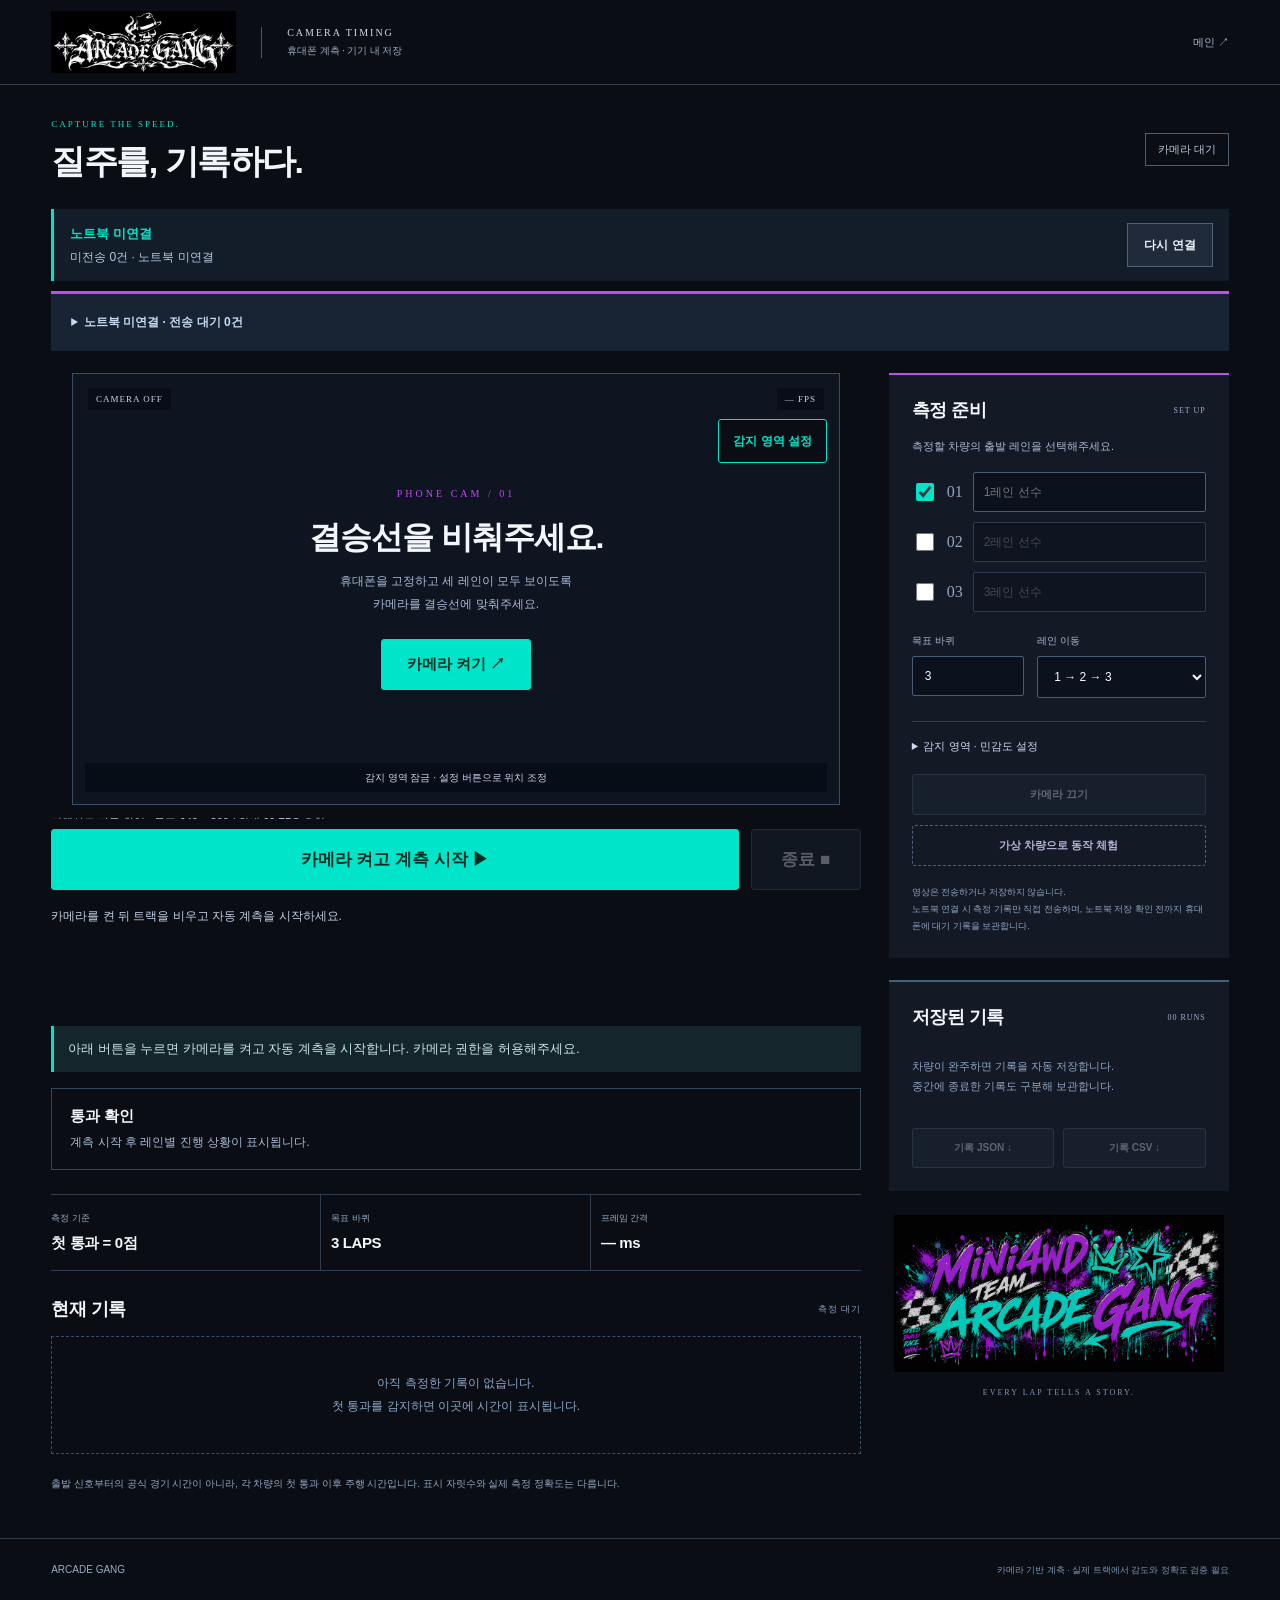
==== commit 2fd9ff21: "3" ====
--- a/camera.html
+++ b/camera.html
@@ -1,5 +1,5 @@
 <!doctype html><html lang="ko"><head><meta charset="utf-8"><meta name="viewport" content="width=device-width,initial-scale=1,viewport-fit=cover"><meta name="referrer" content="no-referrer"><meta name="theme-color" content="#0a0d13"><title>ARCADE GANG · 카메라 랩타이머</title><link rel="stylesheet" href="camera.css"><link rel="stylesheet" href="phone-camera-link.css"></head><body>
 <header class="camera-header"><a href="index.html"><img src="assets/wordmark.png" alt="ARCADE GANG"></a><span>CAMERA TIMING<span>휴대폰 계측 · 기기 내 저장</span></span><a href="index.html" class="back">메인 ↗</a></header>
 <main><div class="page-title"><div><span class="eyebrow">CAPTURE THE SPEED.</span><h1>질주를, 기록하다.</h1></div><span class="phase-pill" id="phase-pill">카메라 대기</span></div>
-<section class="phone-connection-strip" aria-label="노트북 연결 상태"><div><strong id="phone-connection-banner" role="status">노트북 미연결</strong><small id="phone-queue-banner">미전송 0건</small></div><button id="phone-reconnect" type="button">다시 연결</button></section><details class="phone-pair-panel" id="phone-pair"><summary id="phone-pair-summary">노트북 연결 · 계측 휴대폰 01</summary><h2 style="margin-top:18px">측정 기록을 노트북으로.</h2><p id="phone-note">노트북의 연결 QR로 이 화면을 연 뒤 응답을 만들어주세요. 연결한 다음 시작한 기록부터 전송합니다.</p><button id="phone-connect">노트북 연결 응답 만들기</button><span class="phone-pair-status" id="phone-link-status">노트북 미연결 · 휴대폰 단독 저장</span><div class="phone-pair-context" id="phone-context">연결되면 노트북의 현재 경기 선수가 표시됩니다.</div><section id="phone-short-panel" class="short-code-panel" hidden aria-live="polite"><span>노트북에 이 숫자를 입력하세요</span><output id="phone-short-code" aria-label="6자리 연결 코드"></output><small id="phone-short-expiry"></small><button id="phone-refresh-code">새 코드 받기</button></section><details><summary>대체 연결 · 응답 QR / 긴 코드</summary><div id="phone-qr" class="qr-box" hidden></div><textarea id="phone-answer" readonly rows="3" aria-label="노트북에 전달할 응답 코드"></textarea><button id="phone-copy-answer">응답 코드 복사</button></details><small class="pending-text" id="phone-pending"></small><div class="pair-actions"><button id="phone-resend" disabled>대기 기록 다시 전송</button><button id="phone-disconnect" disabled>연결 해제</button></div></details><div class="camera-layout"><section class="camera-column"><div class="camera-stage" id="camera-stage"><video id="video" muted playsinline autoplay></video><canvas id="demo-canvas" hidden></canvas><div class="camera-placeholder" id="camera-placeholder"><span>PHONE CAM / 01</span><h2>결승선을 비춰주세요.</h2><p>휴대폰을 고정하고 세 레인이 모두 보이도록<br>카메라를 결승선에 맞춰주세요.</p><button class="primary" id="open-camera">카메라 켜기 ↗</button></div><div class="camera-hud"><span id="camera-source">CAMERA OFF</span><span id="fps">— FPS</span></div><div class="zones" id="zones"></div><button id="edit-zones" class="edit-zones" type="button" aria-pressed="false">감지 영역 설정</button><div class="scan-label" id="scan-label">감지 영역 잠금 · 설정 버튼으로 위치 조정</div></div><div class="detection-feedback" id="detection-feedback" role="status" aria-live="polite">감지 대기 · 통과하면 레인 번호가 표시됩니다.</div><div class="camera-status" id="status" role="status" aria-live="polite">카메라를 켠 뒤 트랙을 비우고 자동 계측을 시작하세요.</div><div class="run-controls"><button class="primary" id="start" disabled>자동 계측 시작 ▶</button><button id="stop" disabled>종료 ■</button></div><p id="start-help" class="start-help" role="status"></p><section id="pass-progress" class="pass-progress" aria-label="통과 진행 현황"></section><div class="metric-strip"><div><small>측정 기준</small><strong>첫 통과 = 0점</strong></div><div><small>목표 바퀴</small><strong id="target-display">3 LAPS</strong></div><div><small>프레임 간격</small><strong id="resolution">— ms</strong></div></div><div class="results-head"><h2>현재 기록</h2><span id="run-source-label">측정 대기</span></div><div id="results"></div><p class="timing-note">출발 신호부터의 공식 경기 시간이 아니라, 각 차량의 첫 통과 이후 주행 시간입니다. 표시 자릿수와 실제 측정 정확도는 다릅니다.</p></section>
+<section class="phone-connection-strip" aria-label="노트북 연결 상태"><div><strong id="phone-connection-banner" role="status">노트북 미연결</strong><small id="phone-queue-banner">미전송 0건</small></div><button id="phone-reconnect" type="button">다시 연결</button></section><details class="phone-pair-panel" id="phone-pair"><summary id="phone-pair-summary">노트북 연결 · 계측 휴대폰 01</summary><h2 style="margin-top:18px">측정 기록을 노트북으로.</h2><p id="phone-note">노트북의 연결 QR로 이 화면을 연 뒤 응답을 만들어주세요. 연결한 다음 시작한 기록부터 전송합니다.</p><button id="phone-connect">노트북 연결 응답 만들기</button><span class="phone-pair-status" id="phone-link-status">노트북 미연결 · 휴대폰 단독 저장</span><div class="phone-pair-context" id="phone-context">연결되면 노트북의 현재 경기 선수가 표시됩니다.</div><section id="phone-short-panel" class="short-code-panel" hidden aria-live="polite"><span>노트북에 이 숫자를 입력하세요</span><output id="phone-short-code" aria-label="6자리 연결 코드"></output><small id="phone-short-expiry"></small><button id="phone-refresh-code">새 코드 받기</button></section><details><summary>대체 연결 · 응답 QR / 긴 코드</summary><div id="phone-qr" class="qr-box" hidden></div><textarea id="phone-answer" readonly rows="3" aria-label="노트북에 전달할 응답 코드"></textarea><button id="phone-copy-answer">응답 코드 복사</button></details><small class="pending-text" id="phone-pending"></small><div class="pair-actions"><button id="phone-resend" disabled>대기 기록 다시 전송</button><button id="phone-disconnect" disabled>연결 해제</button></div></details><div class="camera-layout"><section class="camera-column"><div class="camera-stage" id="camera-stage"><video id="video" muted playsinline autoplay></video><canvas id="demo-canvas" hidden></canvas><div class="camera-placeholder" id="camera-placeholder"><span>PHONE CAM / 01</span><h2>결승선을 비춰주세요.</h2><p>휴대폰을 고정하고 세 레인이 모두 보이도록<br>카메라를 결승선에 맞춰주세요.</p><button class="primary" id="open-camera">카메라 켜기 ↗</button></div><div class="camera-hud"><span id="camera-source">CAMERA OFF</span><span id="fps">— FPS</span></div><div class="zones" id="zones"></div><button id="edit-zones" class="edit-zones" type="button" aria-pressed="false">감지 영역 설정</button><div class="scan-label" id="scan-label">감지 영역 잠금 · 설정 버튼으로 위치 조정</div></div><p class="capture-info" id="capture-info">저해상도 자동 촬영 · 목표 640 × 360 / 최대 60 FPS 요청</p><div class="detection-feedback" id="detection-feedback" role="status" aria-live="polite">감지 대기 · 통과하면 레인 번호가 표시됩니다.</div><div class="camera-status" id="status" role="status" aria-live="polite">카메라를 켠 뒤 트랙을 비우고 자동 계측을 시작하세요.</div><div class="run-controls"><button class="primary" id="start" disabled>자동 계측 시작 ▶</button><button id="stop" disabled>종료 ■</button></div><p id="start-help" class="start-help" role="status"></p><section id="pass-progress" class="pass-progress" aria-label="통과 진행 현황"></section><div class="metric-strip"><div><small>측정 기준</small><strong>첫 통과 = 0점</strong></div><div><small>목표 바퀴</small><strong id="target-display">3 LAPS</strong></div><div><small>프레임 간격</small><strong id="resolution">— ms</strong></div></div><div class="results-head"><h2>현재 기록</h2><span id="run-source-label">측정 대기</span></div><div id="results"></div><p class="timing-note">출발 신호부터의 공식 경기 시간이 아니라, 각 차량의 첫 통과 이후 주행 시간입니다. 표시 자릿수와 실제 측정 정확도는 다릅니다.</p></section>
 <aside><section class="setup-panel"><div class="section-head"><h2>측정 준비</h2><span>SET UP</span></div><p class="setup-note">측정할 차량의 출발 레인을 선택해주세요.</p><div class="participants" id="participants"><label><input type="checkbox" data-lane="0" checked><b>01</b><input class="racer-name" data-name="0" maxlength="20" placeholder="1레인 선수" aria-label="1레인 선수 이름"></label><label><input type="checkbox" data-lane="1"><b>02</b><input class="racer-name" data-name="1" maxlength="20" placeholder="2레인 선수" aria-label="2레인 선수 이름"></label><label><input type="checkbox" data-lane="2"><b>03</b><input class="racer-name" data-name="2" maxlength="20" placeholder="3레인 선수" aria-label="3레인 선수 이름"></label></div><div class="setting-pair"><label>목표 바퀴<input type="number" id="lap-goal" min="1" max="30" value="3" inputmode="numeric"></label><label>레인 이동<select id="rotation"><option value="1">1 → 2 → 3</option><option value="-1">1 → 3 → 2</option><option value="0">이동 없음</option></select></label></div><details class="detection-settings" id="detection-settings"><summary>감지 영역 · 민감도 설정</summary><label>사용 카메라<select id="camera-select"><option value="">후면 카메라 자동 선택</option></select></label><label>감지창 가로폭 <output id="width-value">17%</output><input type="range" id="zone-width" min="6" max="28" value="17"></label><label>감지창 세로폭 <output id="height-value">32%</output><input type="range" id="zone-height" min="10" max="65" value="32"></label><label>감지 변화량 <output id="sensitivity-value">8%</output><input type="range" id="sensitivity" min="3" max="25" value="8"></label><label>최소 랩 간격 (초)<input id="min-lap" type="number" min="0.4" max="30" step="0.1" value="1.2"></label><label>통과 방향<select id="direction"><option value="any">방향 제한 없음</option><option value="down">위에서 아래로</option><option value="up">아래에서 위로</option></select></label><p>감지 변화량은 낮을수록 민감합니다. 최소 랩 간격은 실제 한 바퀴 시간보다 짧게 설정하세요. 감지창 위치는 영상 위에서 직접 이동할 수 있습니다.</p><button id="reset-zones">감지창 위치 초기화</button></details><div class="device-actions"><button id="close-camera" disabled>카메라 끄기</button><button id="demo">가상 차량으로 동작 체험</button></div><p class="privacy-note">영상은 전송하거나 저장하지 않습니다.<br>노트북 연결 시 측정 기록만 직접 전송하며, 노트북 저장 확인 전까지 휴대폰에 대기 기록을 보관합니다.</p></section><section class="history-panel"><div class="section-head"><h2>저장된 기록</h2><span id="history-count">00 RUNS</span></div><div id="history-list"></div><div class="export-actions"><button id="export-json" disabled>기록 JSON ↓</button><button id="export-csv" disabled>기록 CSV ↓</button></div></section><div class="brand-panel"><img src="assets/graffiti.png" alt="ARCADE GANG"><span>EVERY LAP TELLS A STORY.</span></div></aside></div></main><footer>ARCADE GANG <span>카메라 기반 계측 · 실제 트랙에서 감도와 정확도 검증 필요</span></footer><div class="toast" id="toast" role="status"></div><script src="camera-engine.js"></script><script src="camera.js"></script><script src="lib/qrcode.js"></script><script src="peer-link.js"></script><script src="short-code-api.js"></script><script src="reconnect.js"></script><script src="phone-camera-link.js"></script></body></html>
--- a/camera.css
+++ b/camera.css
@@ -8,3 +8,5 @@
 .pass-progress{margin-top:16px}.pass-idle{padding:18px;border:1px solid #36445a;font-size:15px;font-weight:700}.pass-idle span{display:block;font-size:12px;font-weight:400;margin-top:8px;color:#a8bbd7}.pass-racer{background:#101c27;border-left:3px solid #00e5ca;padding:18px;margin-top:12px}.pass-racer header{display:flex;justify-content:space-between;gap:12px;align-items:center}.pass-racer header>span{font-size:13px;color:#b9cbe1}.pass-racer header>b{font:900 36px/1 Consolas,monospace;color:#00e5ca}.pass-headline{display:block;font-size:clamp(20px,3vw,30px);letter-spacing:-.8px;line-height:1.3;margin-top:12px}.pass-racer>p{font-size:14px;color:#00e5ca;line-height:1.6;margin:10px 0 16px}.pass-steps{display:flex;gap:8px;list-style:none;overflow-x:auto;padding:0 0 8px;margin:0}.pass-steps li{flex:1;min-width:105px;border:1px solid #3b4659;padding:12px 9px;background:#0a0d13}.pass-steps small{display:block;color:#889db9;font:10px Consolas,monospace}.pass-steps strong{display:block;font-size:14px;margin:8px 0}.pass-steps span{display:block;color:#a3b4cc;font-size:11px;white-space:nowrap}.pass-steps .confirmed{border-color:#267c70;background:#10352f}.pass-steps .confirmed span{color:#00e5ca}.pass-steps .expected{border:2px solid #c14cf2;padding:11px 8px}.pass-steps .expected span{color:#e0b3fb}.pass-finished{border-color:#f5c96b}.pass-finished .pass-headline,.pass-finished header>b{color:#f5c96b}@media(max-width:720px){.pass-racer{padding:14px}.pass-racer header>b{font-size:32px}.pass-steps li{min-width:94px}.pass-steps strong{font-size:12px}.pass-racer>p{font-size:13px}}
 
 .start-help{font-size:13px;line-height:1.7;padding:12px 14px;margin:8px 0;background:#14252c;color:#cae6e2;border-left:3px solid #00e5ca}
+
+.capture-info{font-size:11px;line-height:1.7;color:#b9cbe1;margin:8px 0;font-variant-numeric:tabular-nums;overflow-wrap:anywhere}
